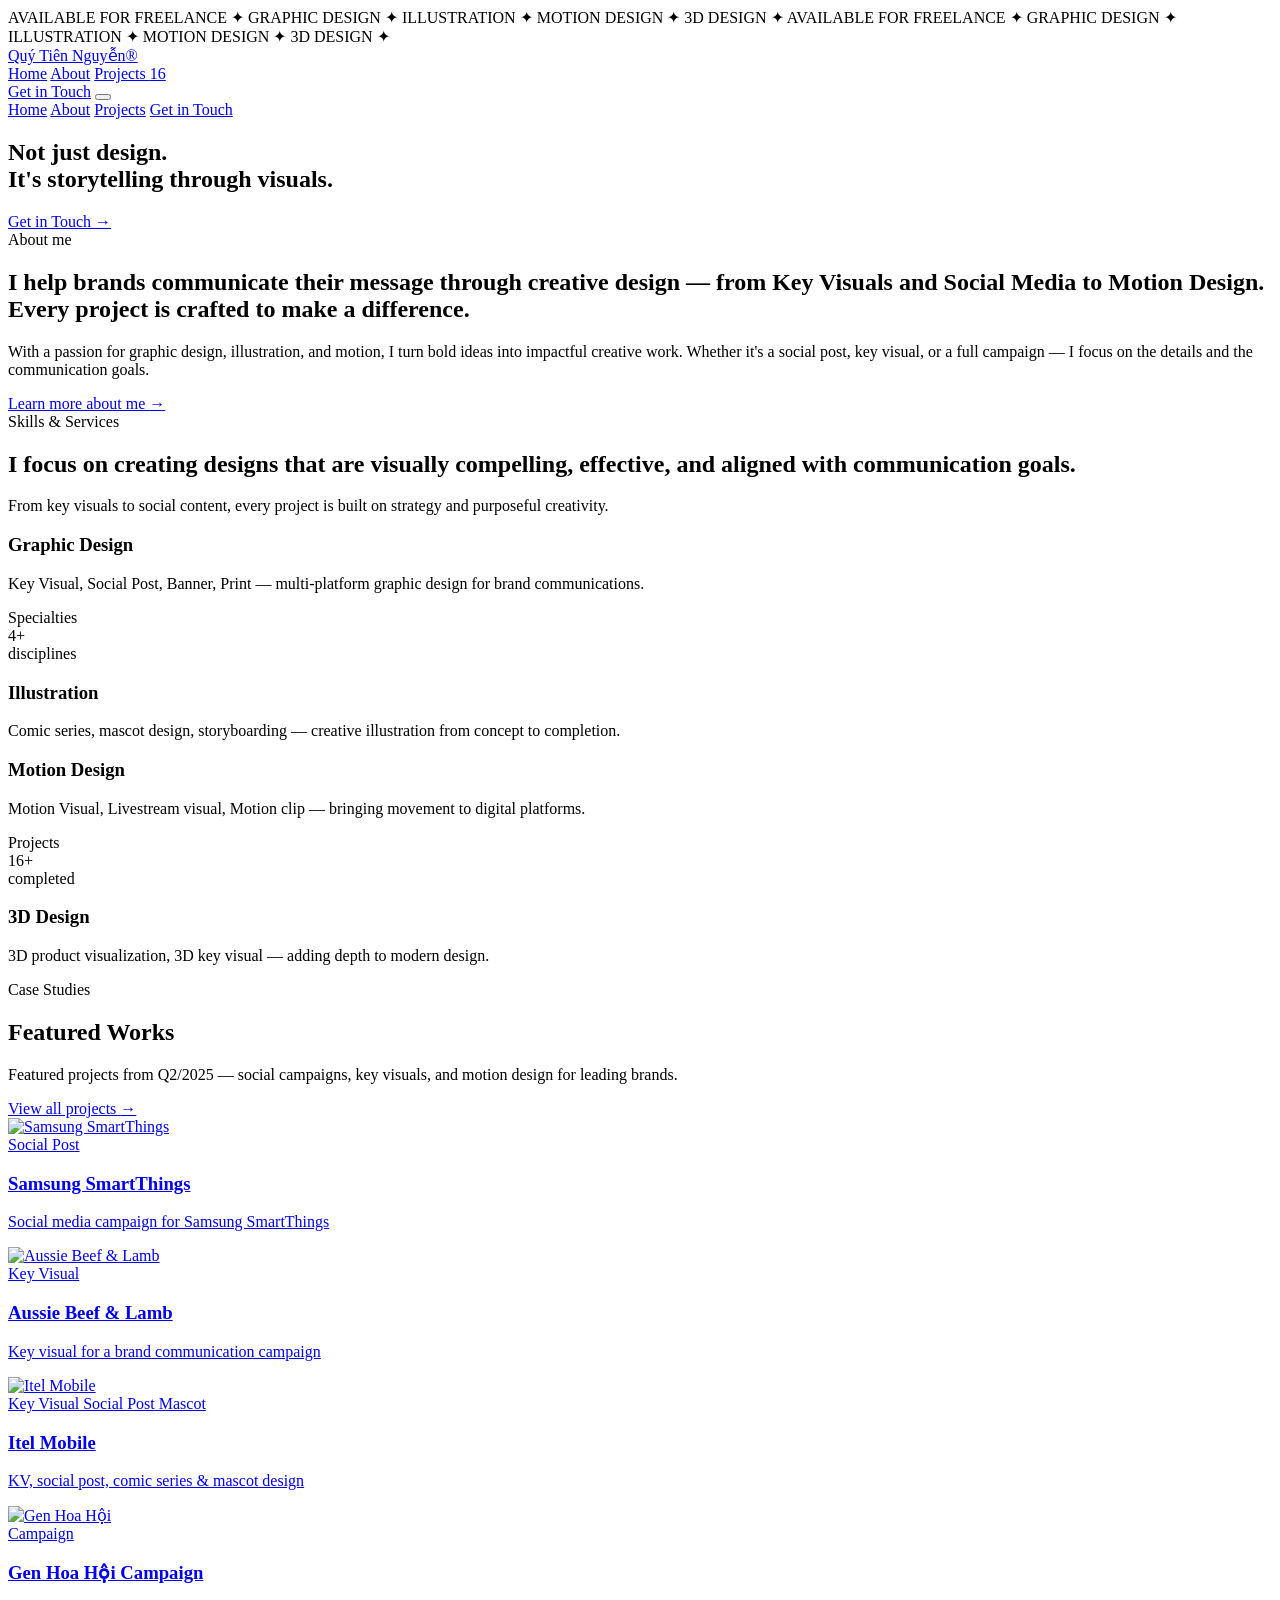
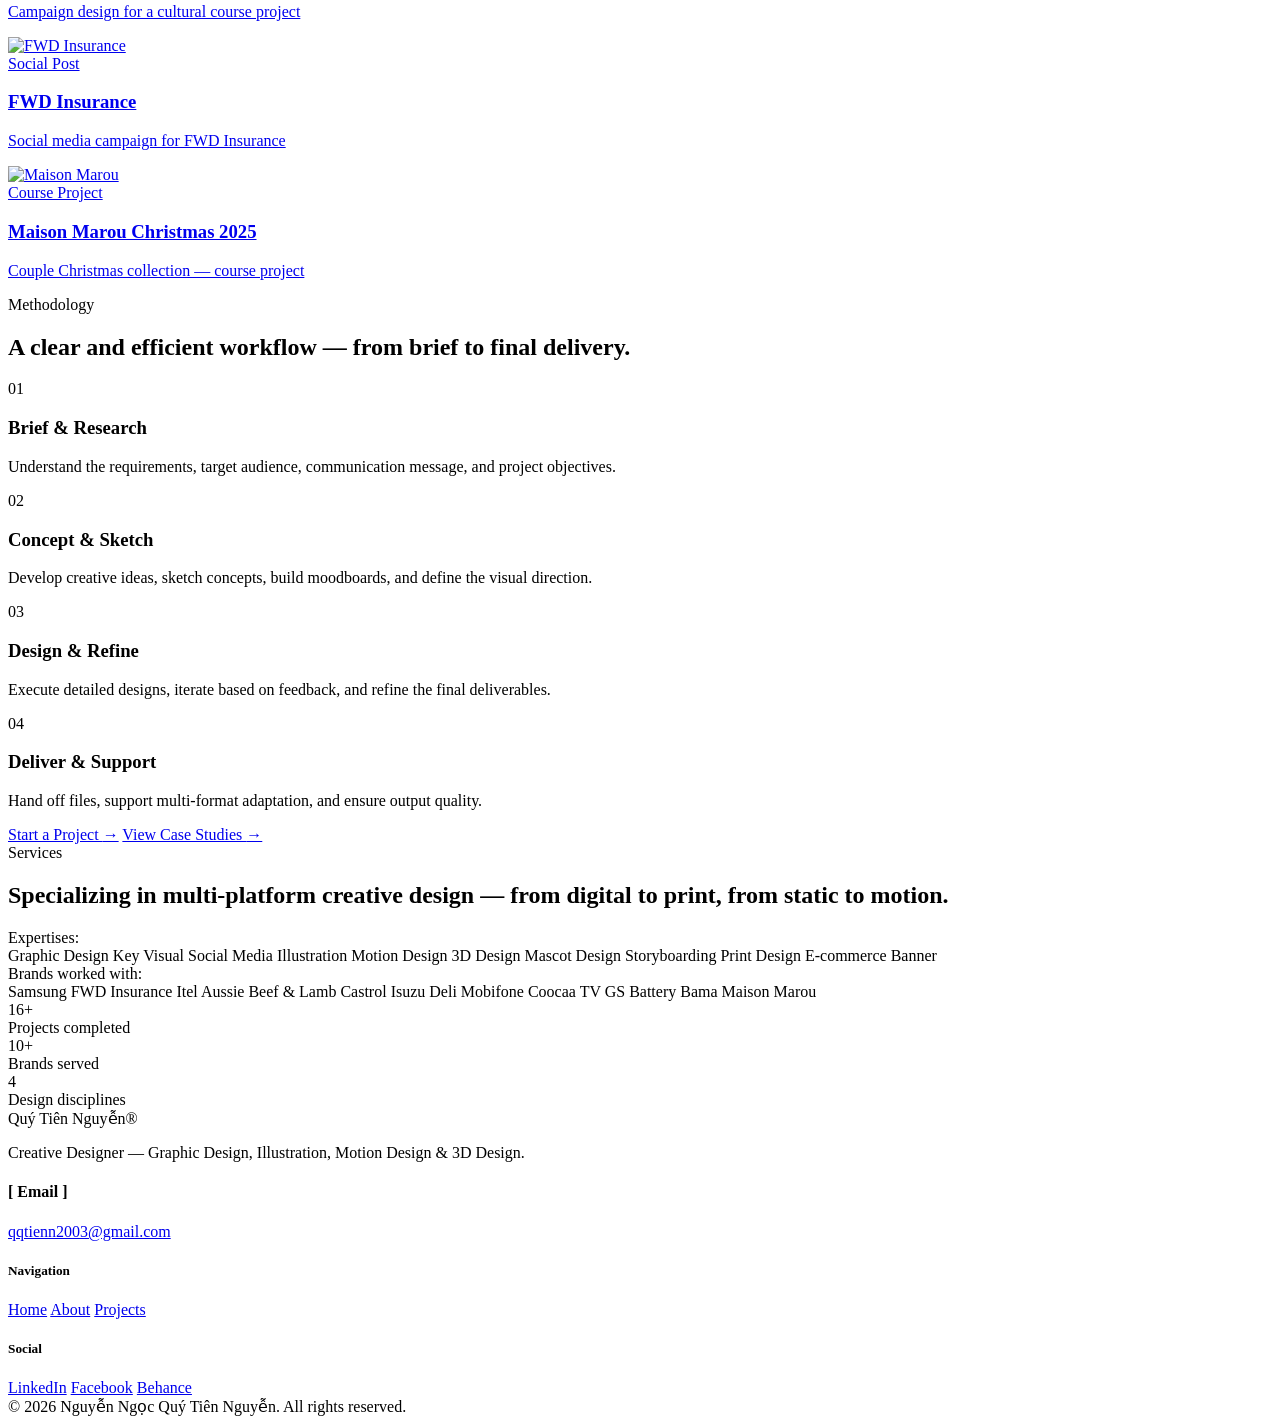
==== index.html @ 0d037477 "Add files via upload" ====
<!DOCTYPE html>
<html lang="en">
<head>
    <meta charset="UTF-8">
    <meta name="viewport" content="width=device-width, initial-scale=1.0">
    <title>Nguyễn Ngọc Quý Tiên Nguyễn — Creative Designer Portfolio</title>
    <link rel="stylesheet" href="css/noora.css">
    <link rel="preconnect" href="https://fonts.googleapis.com">
    <link rel="preconnect" href="https://fonts.gstatic.com" crossorigin>
    <link href="https://fonts.googleapis.com/css2?family=Inter:wght@300;400;500;600;700;800;900&family=Instrument+Serif:ital@0;1&display=swap" rel="stylesheet">
</head>
<body>
    <!-- Announcement Bar -->
    <div class="announcement-bar">
        <div class="announcement-track">
            <span>AVAILABLE FOR FREELANCE</span>
            <span class="ann-dot">✦</span>
            <span>GRAPHIC DESIGN</span>
            <span class="ann-dot">✦</span>
            <span>ILLUSTRATION</span>
            <span class="ann-dot">✦</span>
            <span>MOTION DESIGN</span>
            <span class="ann-dot">✦</span>
            <span>3D DESIGN</span>
            <span class="ann-dot">✦</span>
            <span>AVAILABLE FOR FREELANCE</span>
            <span class="ann-dot">✦</span>
            <span>GRAPHIC DESIGN</span>
            <span class="ann-dot">✦</span>
            <span>ILLUSTRATION</span>
            <span class="ann-dot">✦</span>
            <span>MOTION DESIGN</span>
            <span class="ann-dot">✦</span>
            <span>3D DESIGN</span>
            <span class="ann-dot">✦</span>
        </div>
    </div>

    <!-- Navigation -->
    <nav class="navbar">
        <div class="nav-inner">
            <a href="index.html" class="nav-logo">Quý Tiên Nguyễn<span class="logo-dot">®</span></a>
            <div class="nav-links">
                <a href="index.html" class="nav-link active">Home</a>
                <a href="#about" class="nav-link">About</a>
                <a href="projects.html" class="nav-link">Projects <span class="nav-badge">16</span></a>
            </div>
            <a href="#footer" class="nav-cta">Get in Touch</a>
            <button class="nav-toggle" id="navToggle" aria-label="Menu">
                <span></span><span></span><span></span>
            </button>
        </div>
    </nav>

    <!-- Mobile Menu Overlay -->
    <div class="mobile-overlay" id="mobileOverlay">
        <a href="index.html">Home</a>
        <a href="#about" class="mobile-nav-link">About</a>
        <a href="projects.html">Projects</a>
        <a href="#footer" class="nav-cta mobile-nav-link">Get in Touch</a>
    </div>

    <!-- Hero Section -->
    <section class="hero">
        <div class="container">
            <div class="hero-content">
                <h1 class="hero-title">
                    Not just design.<br>
                    <span class="hero-title-italic">It's storytelling</span> through visuals.
                </h1>
                <div class="hero-actions">
                    <a href="mailto:qqtienn2003@gmail.com" class="btn-primary">Get in Touch <span class="btn-arrow">→</span></a>
                </div>
            </div>
        </div>
    </section>

    <!-- About Section -->
    <section class="about-section" id="about">
        <div class="container">
            <div class="section-label">About me</div>
            <div class="about-grid">
                <h2 class="about-text-large">
                    I help brands communicate their message through creative design — from Key Visuals and Social Media to Motion Design. Every project is crafted to make a difference.
                </h2>
                <div class="about-detail">
                    <p>With a passion for graphic design, illustration, and motion, I turn bold ideas into impactful creative work. Whether it's a social post, key visual, or a full campaign — I focus on the details and the communication goals.</p>
                    <a href="#skills" class="link-arrow">Learn more about me <span>→</span></a>
                </div>
            </div>
        </div>
    </section>

    <!-- Benefits / Skills -->
    <section class="benefits-section" id="skills">
        <div class="container">
            <div class="section-label">Skills &amp; Services</div>
            <h2 class="section-heading">I focus on creating designs that are visually compelling, effective, and aligned with communication goals.</h2>
            <p class="section-subtext">From key visuals to social content, every project is built on strategy and purposeful creativity.</p>

            <div class="benefits-grid">
                <div class="benefit-card">
                    <h3>Graphic Design</h3>
                    <p>Key Visual, Social Post, Banner, Print — multi-platform graphic design for brand communications.</p>
                </div>
                <div class="benefit-card benefit-highlight">
                    <div class="benefit-stat-label">Specialties</div>
                    <div class="benefit-stat">4+</div>
                    <div class="benefit-stat-sub">disciplines</div>
                </div>
                <div class="benefit-card">
                    <h3>Illustration</h3>
                    <p>Comic series, mascot design, storyboarding — creative illustration from concept to completion.</p>
                </div>
                <div class="benefit-card">
                    <h3>Motion Design</h3>
                    <p>Motion Visual, Livestream visual, Motion clip — bringing movement to digital platforms.</p>
                </div>
                <div class="benefit-card benefit-highlight">
                    <div class="benefit-stat-label">Projects</div>
                    <div class="benefit-stat">16+</div>
                    <div class="benefit-stat-sub">completed</div>
                </div>
                <div class="benefit-card">
                    <h3>3D Design</h3>
                    <p>3D product visualization, 3D key visual — adding depth to modern design.</p>
                </div>
            </div>
        </div>
    </section>

    <!-- Case Studies -->
    <section class="case-studies" id="works">
        <div class="container">
            <div class="section-label">Case Studies</div>
            <h2 class="section-heading">Featured Works</h2>
            <div class="cs-subtext-row">
                <p class="section-subtext">Featured projects from Q2/2025 — social campaigns, key visuals, and motion design for leading brands.</p>
                <a href="projects.html" class="link-arrow">View all projects <span>→</span></a>
            </div>

            <div class="cases-grid">
                <a href="project.html?id=samsung-smartthings" class="case-card">
                    <div class="case-image"><img src="images/page-02.jpg" alt="Samsung SmartThings" loading="lazy"></div>
                    <div class="case-info">
                        <div class="case-tags"><span class="case-tag">Social Post</span></div>
                        <h3>Samsung SmartThings</h3>
                        <p>Social media campaign for Samsung SmartThings</p>
                    </div>
                </a>
                <a href="project.html?id=aussie-beef" class="case-card">
                    <div class="case-image"><img src="images/page-04.jpg" alt="Aussie Beef & Lamb" loading="lazy"></div>
                    <div class="case-info">
                        <div class="case-tags"><span class="case-tag">Key Visual</span></div>
                        <h3>Aussie Beef &amp; Lamb</h3>
                        <p>Key visual for a brand communication campaign</p>
                    </div>
                </a>
                <a href="project.html?id=itel" class="case-card">
                    <div class="case-image"><img src="images/page-07.jpg" alt="Itel Mobile" loading="lazy"></div>
                    <div class="case-info">
                        <div class="case-tags">
                            <span class="case-tag">Key Visual</span>
                            <span class="case-tag">Social Post</span>
                            <span class="case-tag">Mascot</span>
                        </div>
                        <h3>Itel Mobile</h3>
                        <p>KV, social post, comic series &amp; mascot design</p>
                    </div>
                </a>
                <a href="project.html?id=gen-hoa-hoi" class="case-card">
                    <div class="case-image"><img src="images/page-13.jpg" alt="Gen Hoa Hội" loading="lazy"></div>
                    <div class="case-info">
                        <div class="case-tags"><span class="case-tag">Campaign</span></div>
                        <h3>Gen Hoa Hội Campaign</h3>
                        <p>Campaign design for a cultural course project</p>
                    </div>
                </a>
                <a href="project.html?id=fwd" class="case-card">
                    <div class="case-image"><img src="images/page-06.jpg" alt="FWD Insurance" loading="lazy"></div>
                    <div class="case-info">
                        <div class="case-tags"><span class="case-tag">Social Post</span></div>
                        <h3>FWD Insurance</h3>
                        <p>Social media campaign for FWD Insurance</p>
                    </div>
                </a>
                <a href="project.html?id=maison-marou" class="case-card">
                    <div class="case-image"><img src="images/page-19.jpg" alt="Maison Marou" loading="lazy"></div>
                    <div class="case-info">
                        <div class="case-tags"><span class="case-tag">Course Project</span></div>
                        <h3>Maison Marou Christmas 2025</h3>
                        <p>Couple Christmas collection — course project</p>
                    </div>
                </a>
            </div>
        </div>
    </section>

    <!-- Methodology / Process -->
    <section class="methodology-section">
        <div class="container">
            <div class="section-label">Methodology</div>
            <h2 class="section-heading">A clear and efficient workflow — from brief to final delivery.</h2>

            <div class="method-steps">
                <div class="method-step">
                    <span class="step-num">01</span>
                    <h3>Brief & Research</h3>
                    <p>Understand the requirements, target audience, communication message, and project objectives.</p>
                </div>
                <div class="method-step">
                    <span class="step-num">02</span>
                    <h3>Concept & Sketch</h3>
                    <p>Develop creative ideas, sketch concepts, build moodboards, and define the visual direction.</p>
                </div>
                <div class="method-step">
                    <span class="step-num">03</span>
                    <h3>Design & Refine</h3>
                    <p>Execute detailed designs, iterate based on feedback, and refine the final deliverables.</p>
                </div>
                <div class="method-step">
                    <span class="step-num">04</span>
                    <h3>Deliver & Support</h3>
                    <p>Hand off files, support multi-format adaptation, and ensure output quality.</p>
                </div>
            </div>

            <div class="method-actions">
                <a href="mailto:qqtienn2003@gmail.com" class="btn-primary">Start a Project <span class="btn-arrow">→</span></a>
                <a href="projects.html" class="btn-outline">View Case Studies <span>→</span></a>
            </div>
        </div>
    </section>

    <!-- Services / Expertise -->
    <section class="services-section">
        <div class="container">
            <div class="section-label">Services</div>
            <h2 class="section-heading">Specializing in multi-platform creative design — from digital to print, from static to motion.</h2>

            <div class="services-content">
                <div class="services-col">
                    <span class="service-label">Expertises:</span>
                    <div class="expertise-tags">
                        <span class="expertise-tag">Graphic Design</span>
                        <span class="expertise-tag">Key Visual</span>
                        <span class="expertise-tag">Social Media</span>
                        <span class="expertise-tag">Illustration</span>
                        <span class="expertise-tag">Motion Design</span>
                        <span class="expertise-tag">3D Design</span>
                        <span class="expertise-tag">Mascot Design</span>
                        <span class="expertise-tag">Storyboarding</span>
                        <span class="expertise-tag">Print Design</span>
                        <span class="expertise-tag">E-commerce Banner</span>
                    </div>
                </div>
                <div class="services-col">
                    <span class="service-label">Brands worked with:</span>
                    <div class="expertise-tags">
                        <span class="expertise-tag">Samsung</span>
                        <span class="expertise-tag">FWD Insurance</span>
                        <span class="expertise-tag">Itel</span>
                        <span class="expertise-tag">Aussie Beef &amp; Lamb</span>
                        <span class="expertise-tag">Castrol</span>
                        <span class="expertise-tag">Isuzu</span>
                        <span class="expertise-tag">Deli</span>
                        <span class="expertise-tag">Mobifone</span>
                        <span class="expertise-tag">Coocaa TV</span>
                        <span class="expertise-tag">GS Battery</span>
                        <span class="expertise-tag">Bama</span>
                        <span class="expertise-tag">Maison Marou</span>
                    </div>
                </div>
            </div>

            <!-- Stats Row -->
            <div class="stats-row">
                <div class="stat-item">
                    <div class="stat-number">16+</div>
                    <div class="stat-desc">Projects completed</div>
                </div>
                <div class="stat-item">
                    <div class="stat-number">10+</div>
                    <div class="stat-desc">Brands served</div>
                </div>
                <div class="stat-item">
                    <div class="stat-number">4</div>
                    <div class="stat-desc">Design disciplines</div>
                </div>
            </div>
        </div>
    </section>

    <!-- Footer -->
    <footer class="footer" id="footer">
        <div class="container">
            <div class="footer-top">
                <div class="footer-brand">
                    <span class="footer-logo">Quý Tiên Nguyễn<span class="logo-dot">®</span></span>
                    <p class="footer-tagline">Creative Designer — Graphic Design, Illustration, Motion Design &amp; 3D Design.</p>
                </div>
                <div class="footer-contact-info">
                    <div class="footer-info-item">
                        <h4>[ Email ]</h4>
                        <a href="mailto:qqtienn2003@gmail.com">qqtienn2003@gmail.com</a>
                    </div>
                </div>
            </div>

            <div class="footer-mid">
                <div class="footer-nav-col">
                    <h5>Navigation</h5>
                    <a href="index.html">Home</a>
                    <a href="#about">About</a>
                    <a href="projects.html">Projects</a>
                </div>
                <div class="footer-nav-col">
                    <h5>Social</h5>
                    <a href="https://www.linkedin.com/in/quytiennguyen/" target="_blank" rel="noopener">LinkedIn</a>
                    <a href="https://web.facebook.com/nguyen.ngoc.quy.tien.384084" target="_blank" rel="noopener">Facebook</a>
                    <a href="https://www.behance.net/quytiennguyen" target="_blank" rel="noopener">Behance</a>
                </div>
            </div>

            <div class="footer-bottom">
                <span>© 2026 Nguyễn Ngọc Quý Tiên Nguyễn. All rights reserved.</span>
            </div>
        </div>
    </footer>

    <script src="js/noora.js"></script>
</body>
</html>
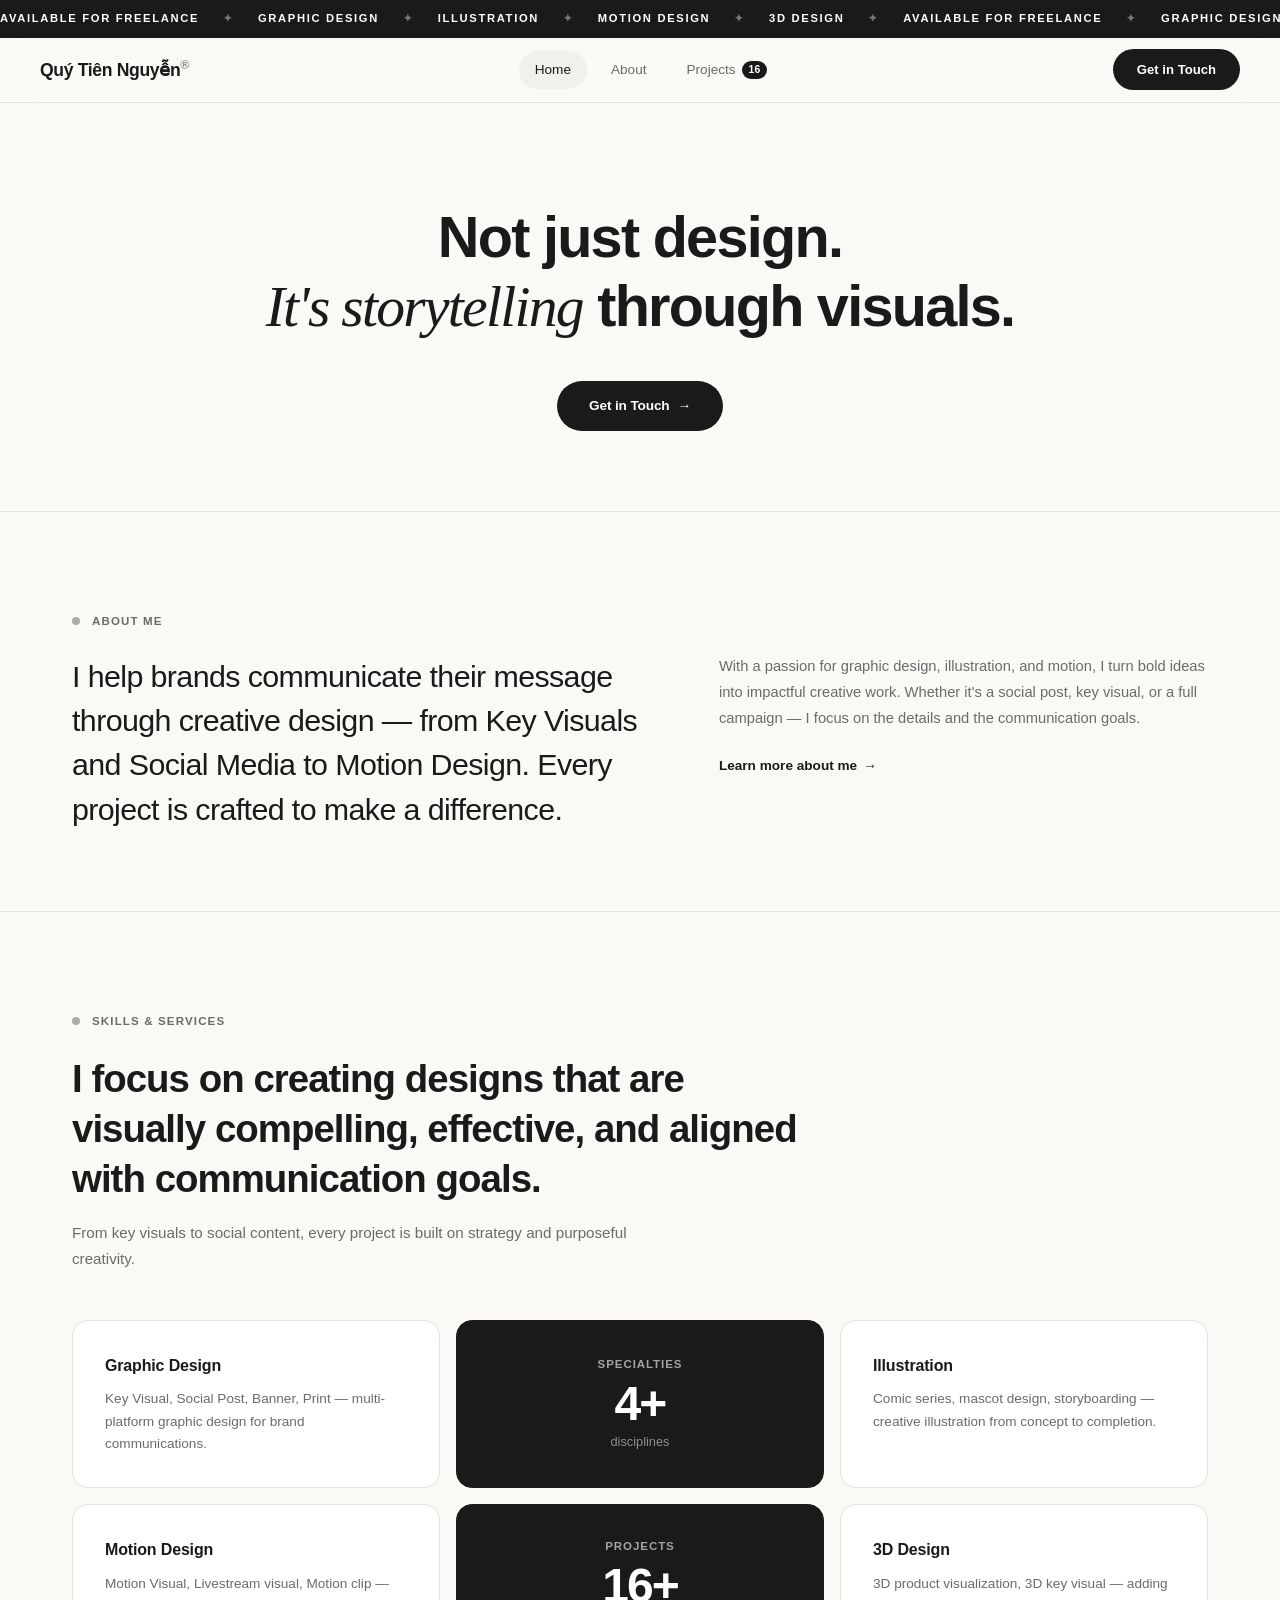
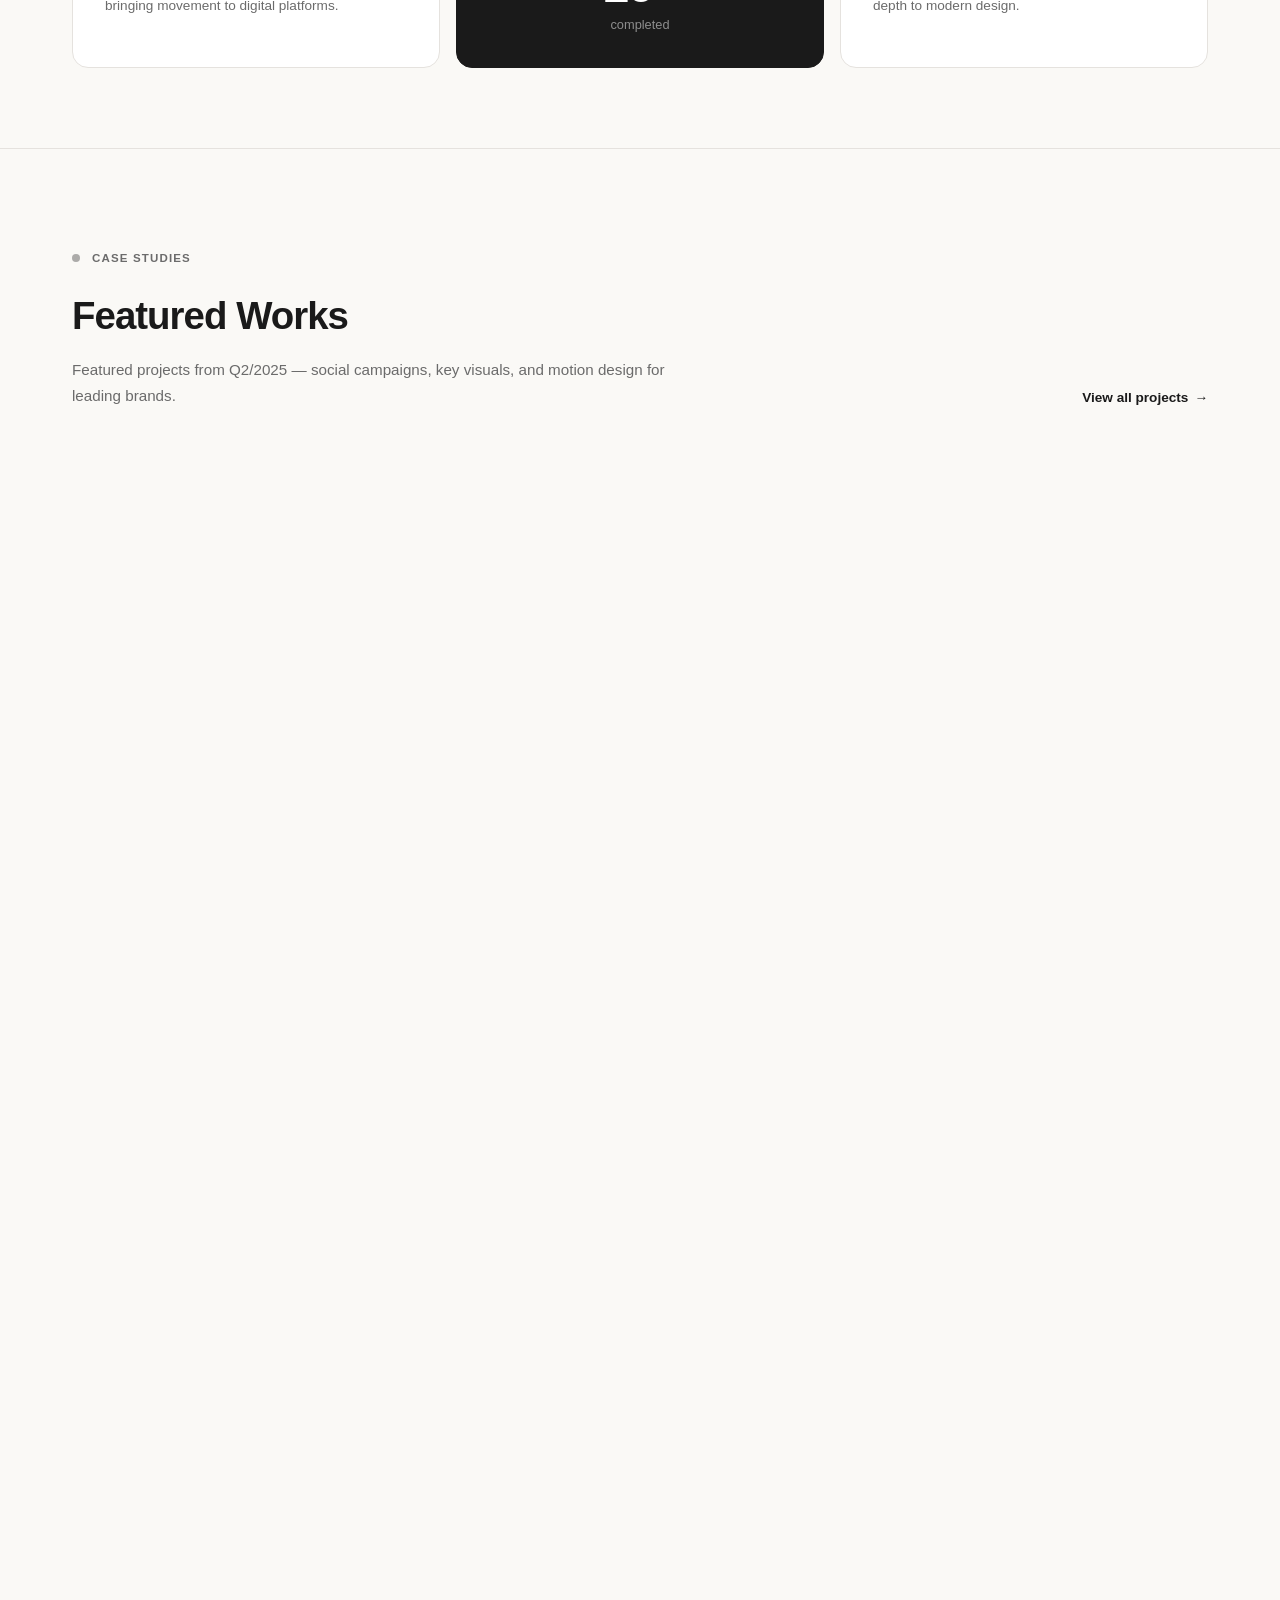
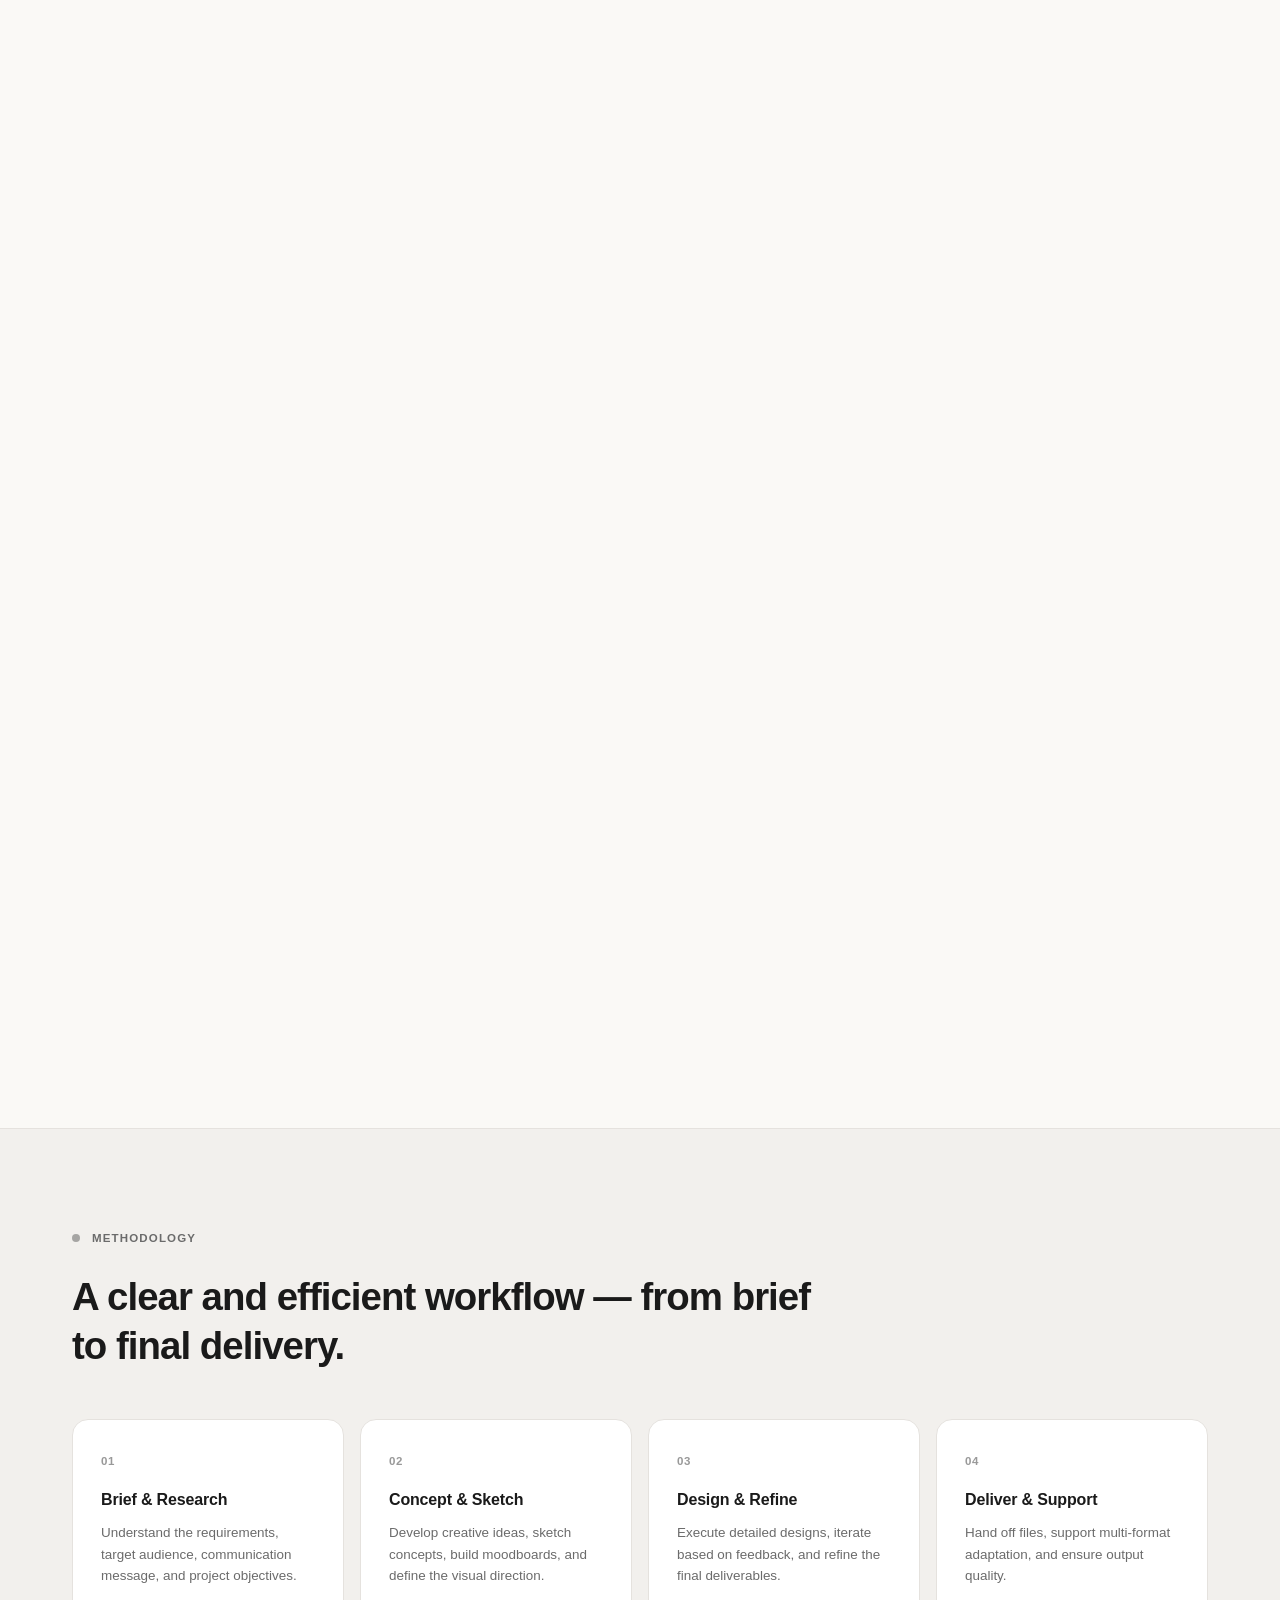
==== commit aed4d44f: "Update index.html" ====
--- a/index.html
+++ b/index.html
@@ -156,6 +156,14 @@
                         <p>Key visual for a brand communication campaign</p>
                     </div>
                 </a>
+                <a href="project.html?id=fwd" class="case-card">
+                    <div class="case-image"><img src="images/page-06.jpg" alt="FWD Insurance" loading="lazy"></div>
+                    <div class="case-info">
+                        <div class="case-tags"><span class="case-tag">Social Post</span></div>
+                        <h3>FWD Insurance</h3>
+                        <p>Social media campaign for FWD Insurance</p>
+                    </div>
+                </a>
                 <a href="project.html?id=itel" class="case-card">
                     <div class="case-image"><img src="images/page-07.jpg" alt="Itel Mobile" loading="lazy"></div>
                     <div class="case-info">
@@ -176,12 +184,47 @@
                         <p>Campaign design for a cultural course project</p>
                     </div>
                 </a>
-                <a href="project.html?id=fwd" class="case-card">
-                    <div class="case-image"><img src="images/page-06.jpg" alt="FWD Insurance" loading="lazy"></div>
+                <a href="project.html?id=castrol" class="case-card">
+                    <div class="case-image"><img src="images/page-14.jpg" alt="Castrol" loading="lazy"></div>
+                    <div class="case-info">
+                        <div class="case-tags">
+                            <span class="case-tag">Motion Visual</span>
+                            <span class="case-tag">Banner</span>
+                        </div>
+                        <h3>Castrol Super Live 24.03</h3>
+                        <p>Motion visual live &amp; banner for Castrol</p>
+                    </div>
+                </a>
+                <a href="project.html?id=stride" class="case-card">
+                    <div class="case-image"><img src="images/page-15.jpg" alt="Stride B2B" loading="lazy"></div>
+                    <div class="case-info">
+                        <div class="case-tags"><span class="case-tag">Key Visual</span></div>
+                        <h3>Stride B2B Event</h3>
+                        <p>Key visual for a B2B event</p>
+                    </div>
+                </a>
+                <a href="project.html?id=isuzu" class="case-card">
+                    <div class="case-image"><img src="images/page-16.jpg" alt="Isuzu" loading="lazy"></div>
+                    <div class="case-info">
+                        <div class="case-tags"><span class="case-tag">Key Visual</span></div>
+                        <h3>Isuzu Vilog 2025</h3>
+                        <p>Key visual for Isuzu Vilog 2025</p>
+                    </div>
+                </a>
+                <a href="project.html?id=deli" class="case-card">
+                    <div class="case-image"><img src="images/page-17.jpg" alt="Deli" loading="lazy"></div>
+                    <div class="case-info">
+                        <div class="case-tags"><span class="case-tag">Key Visual</span></div>
+                        <h3>Deli</h3>
+                        <p>Key visual for the Deli brand</p>
+                    </div>
+                </a>
+                <a href="project.html?id=samsung-sft" class="case-card">
+                    <div class="case-image"><img src="images/page-18.jpg" alt="Samsung Solve for Tomorrow" loading="lazy"></div>
                     <div class="case-info">
                         <div class="case-tags"><span class="case-tag">Social Post</span></div>
-                        <h3>FWD Insurance</h3>
-                        <p>Social media campaign for FWD Insurance</p>
+                        <h3>Samsung Solve for Tomorrow 2025</h3>
+                        <p>Social post for Samsung SFT 2025</p>
                     </div>
                 </a>
                 <a href="project.html?id=maison-marou" class="case-card">
@@ -189,7 +232,56 @@
                     <div class="case-info">
                         <div class="case-tags"><span class="case-tag">Course Project</span></div>
                         <h3>Maison Marou Christmas 2025</h3>
-                        <p>Couple Christmas collection — course project</p>
+                        <p>Couple Christmas collection</p>
+                    </div>
+                </a>
+                <a href="project.html?id=mobifone" class="case-card">
+                    <div class="case-image"><img src="images/page-20.jpg" alt="Mobifone" loading="lazy"></div>
+                    <div class="case-info">
+                        <div class="case-tags">
+                            <span class="case-tag">Social Post</span>
+                            <span class="case-tag">E-commerce</span>
+                        </div>
+                        <h3>Mobifone &amp; Vietnamobile</h3>
+                        <p>Social post &amp; e-commerce banner</p>
+                    </div>
+                </a>
+                <a href="project.html?id=cats-lab" class="case-card">
+                    <div class="case-image"><img src="images/page-21.jpg" alt="Cat's Lab" loading="lazy"></div>
+                    <div class="case-info">
+                        <div class="case-tags">
+                            <span class="case-tag">Motion Visual</span>
+                            <span class="case-tag">Banner</span>
+                        </div>
+                        <h3>Cat's Lab Livestream</h3>
+                        <p>Motion visual live &amp; banner for livestream</p>
+                    </div>
+                </a>
+                <a href="project.html?id=coocaa" class="case-card">
+                    <div class="case-image"><img src="images/page-23.jpg" alt="Coocaa TV" loading="lazy"></div>
+                    <div class="case-info">
+                        <div class="case-tags">
+                            <span class="case-tag">Motion Clip</span>
+                            <span class="case-tag">Social Post</span>
+                        </div>
+                        <h3>Coocaa TV</h3>
+                        <p>Motion clip &amp; social post for Coocaa TV</p>
+                    </div>
+                </a>
+                <a href="project.html?id=gs-battery" class="case-card">
+                    <div class="case-image"><img src="images/page-26.jpg" alt="GS Battery" loading="lazy"></div>
+                    <div class="case-info">
+                        <div class="case-tags"><span class="case-tag">Motion Clip</span></div>
+                        <h3>GS Battery</h3>
+                        <p>Motion clip for GS Battery</p>
+                    </div>
+                </a>
+                <a href="project.html?id=bama" class="case-card">
+                    <div class="case-image"><img src="images/page-27.jpg" alt="Bama" loading="lazy"></div>
+                    <div class="case-info">
+                        <div class="case-tags"><span class="case-tag">Social Post</span></div>
+                        <h3>Bama</h3>
+                        <p>Social post for the Bama brand</p>
                     </div>
                 </a>
             </div>
--- a/css/noora.css
+++ b/css/noora.css
@@ -0,0 +1,1355 @@
+/* ============================================
+   NOORA TEMPLATE — BASE
+   ============================================ */
+*, *::before, *::after {
+    margin: 0;
+    padding: 0;
+    box-sizing: border-box;
+}
+
+:root {
+    --bg: #FAF9F6;
+    --bg-alt: #F2F0ED;
+    --bg-dark: #1a1a1a;
+    --text: #1a1a1a;
+    --text-muted: #6b6b6b;
+    --text-light: #999999;
+    --accent: #1a1a1a;
+    --border: #e5e2de;
+    --border-dark: #d0ccc6;
+    --card-bg: #ffffff;
+    --radius: 16px;
+    --radius-lg: 24px;
+    --radius-sm: 10px;
+    --transition: cubic-bezier(0.25, 0.46, 0.45, 0.94);
+    --transition-smooth: cubic-bezier(0.16, 1, 0.3, 1);
+}
+
+html {
+    scroll-behavior: smooth;
+    font-size: 16px;
+}
+
+body {
+    font-family: 'Inter', -apple-system, BlinkMacSystemFont, sans-serif;
+    background-color: var(--bg);
+    color: var(--text);
+    line-height: 1.6;
+    overflow-x: hidden;
+    -webkit-font-smoothing: antialiased;
+}
+
+a {
+    text-decoration: none;
+    color: inherit;
+}
+
+img {
+    max-width: 100%;
+    height: auto;
+    display: block;
+}
+
+.container {
+    max-width: 1200px;
+    margin: 0 auto;
+    padding: 0 32px;
+}
+
+/* ============================================
+   ANNOUNCEMENT BAR
+   ============================================ */
+.announcement-bar {
+    background: var(--bg-dark);
+    color: #fff;
+    padding: 10px 0;
+    overflow: hidden;
+    position: relative;
+    z-index: 1001;
+}
+
+.announcement-track {
+    display: flex;
+    gap: 24px;
+    white-space: nowrap;
+    animation: marqueeScroll 25s linear infinite;
+}
+
+.announcement-track span {
+    font-size: 0.7rem;
+    font-weight: 600;
+    letter-spacing: 0.15em;
+    text-transform: uppercase;
+    flex-shrink: 0;
+}
+
+.ann-dot {
+    opacity: 0.4;
+}
+
+@keyframes marqueeScroll {
+    from { transform: translateX(0); }
+    to { transform: translateX(-50%); }
+}
+
+/* ============================================
+   NAVIGATION
+   ============================================ */
+.navbar {
+    position: sticky;
+    top: 0;
+    background: rgba(250, 249, 246, 0.85);
+    backdrop-filter: blur(20px);
+    -webkit-backdrop-filter: blur(20px);
+    border-bottom: 1px solid var(--border);
+    z-index: 1000;
+    padding: 0 32px;
+}
+
+.nav-inner {
+    max-width: 1200px;
+    margin: 0 auto;
+    display: flex;
+    align-items: center;
+    justify-content: space-between;
+    height: 64px;
+}
+
+.nav-logo {
+    font-family: 'Inter', sans-serif;
+    font-size: 1.1rem;
+    font-weight: 700;
+    letter-spacing: -0.02em;
+    color: var(--text);
+}
+
+.logo-dot {
+    font-size: 0.7em;
+    vertical-align: super;
+    opacity: 0.5;
+}
+
+.nav-links {
+    display: flex;
+    gap: 8px;
+}
+
+.nav-link {
+    font-size: 0.85rem;
+    font-weight: 500;
+    color: var(--text-muted);
+    padding: 8px 16px;
+    border-radius: 100px;
+    transition: color 0.2s ease, background 0.2s ease;
+    display: flex;
+    align-items: center;
+    gap: 6px;
+}
+
+.nav-link:hover {
+    color: var(--text);
+    background: var(--bg-alt);
+}
+
+.nav-link.active {
+    color: var(--text);
+    background: var(--bg-alt);
+}
+
+.nav-badge {
+    font-size: 0.65rem;
+    font-weight: 700;
+    background: var(--bg-dark);
+    color: #fff;
+    padding: 1px 7px;
+    border-radius: 100px;
+    line-height: 1.6;
+}
+
+.nav-cta {
+    font-size: 0.82rem;
+    font-weight: 600;
+    color: #fff;
+    background: var(--bg-dark);
+    padding: 10px 24px;
+    border-radius: 100px;
+    transition: opacity 0.2s ease, transform 0.2s ease;
+}
+
+.nav-cta:hover {
+    opacity: 0.85;
+    transform: translateY(-1px);
+}
+
+/* ============================================
+   HERO
+   ============================================ */
+.hero {
+    padding: 100px 0 80px;
+    text-align: center;
+}
+
+.hero-content {
+    max-width: 850px;
+    margin: 0 auto;
+}
+
+.hero-title {
+    font-family: 'Inter', sans-serif;
+    font-size: clamp(2.2rem, 4.5vw, 3.8rem);
+    font-weight: 600;
+    line-height: 1.2;
+    letter-spacing: -0.03em;
+    color: var(--text);
+    margin-bottom: 40px;
+}
+
+.hero-title-italic {
+    font-family: 'Instrument Serif', serif;
+    font-style: italic;
+    font-weight: 400;
+}
+
+.hero-actions {
+    display: flex;
+    justify-content: center;
+    gap: 12px;
+}
+
+/* ============================================
+   BUTTONS
+   ============================================ */
+.btn-primary {
+    display: inline-flex;
+    align-items: center;
+    gap: 8px;
+    padding: 14px 32px;
+    background: var(--bg-dark);
+    color: #fff;
+    border: none;
+    border-radius: 100px;
+    font-size: 0.85rem;
+    font-weight: 600;
+    letter-spacing: -0.01em;
+    cursor: pointer;
+    transition: opacity 0.2s ease, transform 0.2s ease;
+}
+
+.btn-primary:hover {
+    opacity: 0.85;
+    transform: translateY(-1px);
+}
+
+.btn-arrow {
+    font-size: 1em;
+    transition: transform 0.2s ease;
+}
+
+.btn-primary:hover .btn-arrow {
+    transform: translateX(3px);
+}
+
+.btn-outline {
+    display: inline-flex;
+    align-items: center;
+    gap: 8px;
+    padding: 14px 32px;
+    background: transparent;
+    color: var(--text);
+    border: 1px solid var(--border-dark);
+    border-radius: 100px;
+    font-size: 0.85rem;
+    font-weight: 600;
+    letter-spacing: -0.01em;
+    cursor: pointer;
+    transition: background 0.2s ease, border-color 0.2s ease;
+}
+
+.btn-outline:hover {
+    background: var(--bg-alt);
+    border-color: var(--text-muted);
+}
+
+.btn-full {
+    width: 100%;
+    justify-content: center;
+}
+
+/* ============================================
+   SECTION LABELS & HEADINGS
+   ============================================ */
+.section-label {
+    font-size: 0.72rem;
+    font-weight: 700;
+    letter-spacing: 0.1em;
+    text-transform: uppercase;
+    color: var(--text-muted);
+    margin-bottom: 24px;
+    display: flex;
+    align-items: center;
+    gap: 12px;
+}
+
+.section-label::before {
+    content: '';
+    display: inline-block;
+    width: 8px;
+    height: 8px;
+    background: var(--text);
+    border-radius: 50%;
+    opacity: 0.35;
+}
+
+.section-heading {
+    font-family: 'Inter', sans-serif;
+    font-size: clamp(1.6rem, 3vw, 2.4rem);
+    font-weight: 600;
+    line-height: 1.3;
+    letter-spacing: -0.025em;
+    color: var(--text);
+    max-width: 750px;
+    margin-bottom: 16px;
+}
+
+.section-subtext {
+    font-size: 0.95rem;
+    line-height: 1.7;
+    color: var(--text-muted);
+    max-width: 600px;
+}
+
+/* ============================================
+   ABOUT SECTION
+   ============================================ */
+.about-section {
+    padding: 100px 0 80px;
+    border-top: 1px solid var(--border);
+}
+
+.about-grid {
+    display: grid;
+    grid-template-columns: 1.2fr 1fr;
+    gap: 60px;
+    align-items: start;
+}
+
+.about-text-large {
+    font-family: 'Inter', sans-serif;
+    font-size: clamp(1.4rem, 2.5vw, 1.9rem);
+    font-weight: 500;
+    line-height: 1.45;
+    letter-spacing: -0.02em;
+    color: var(--text);
+}
+
+.about-detail p {
+    font-size: 0.92rem;
+    line-height: 1.75;
+    color: var(--text-muted);
+    margin-bottom: 20px;
+}
+
+.link-arrow {
+    font-size: 0.85rem;
+    font-weight: 600;
+    color: var(--text);
+    display: inline-flex;
+    align-items: center;
+    gap: 6px;
+    transition: gap 0.2s ease;
+}
+
+.link-arrow:hover {
+    gap: 10px;
+}
+
+/* ============================================
+   BENEFITS / SKILLS
+   ============================================ */
+.benefits-section {
+    padding: 100px 0 80px;
+    border-top: 1px solid var(--border);
+}
+
+.benefits-grid {
+    display: grid;
+    grid-template-columns: repeat(3, 1fr);
+    gap: 16px;
+    margin-top: 48px;
+}
+
+.benefit-card {
+    background: var(--card-bg);
+    border: 1px solid var(--border);
+    border-radius: var(--radius);
+    padding: 32px;
+    transition: border-color 0.2s ease, transform 0.3s var(--transition-smooth);
+}
+
+.benefit-card:hover {
+    border-color: var(--border-dark);
+    transform: translateY(-3px);
+}
+
+.benefit-card h3 {
+    font-size: 1rem;
+    font-weight: 700;
+    margin-bottom: 10px;
+    letter-spacing: -0.01em;
+}
+
+.benefit-card p {
+    font-size: 0.85rem;
+    line-height: 1.65;
+    color: var(--text-muted);
+}
+
+.benefit-highlight {
+    background: var(--bg-dark);
+    color: #fff;
+    border-color: var(--bg-dark);
+    display: flex;
+    flex-direction: column;
+    justify-content: center;
+    align-items: center;
+    text-align: center;
+}
+
+.benefit-highlight:hover {
+    border-color: #333;
+}
+
+.benefit-stat-label {
+    font-size: 0.72rem;
+    font-weight: 600;
+    letter-spacing: 0.08em;
+    text-transform: uppercase;
+    opacity: 0.6;
+    margin-bottom: 4px;
+}
+
+.benefit-stat {
+    font-size: 3rem;
+    font-weight: 800;
+    letter-spacing: -0.04em;
+    line-height: 1.1;
+}
+
+.benefit-stat-sub {
+    font-size: 0.8rem;
+    opacity: 0.5;
+    margin-top: 2px;
+}
+
+/* ============================================
+   CASE STUDIES
+   ============================================ */
+.case-studies {
+    padding: 100px 0 80px;
+    border-top: 1px solid var(--border);
+}
+
+.cs-subtext-row {
+    display: flex;
+    justify-content: space-between;
+    align-items: flex-end;
+    margin-bottom: 48px;
+    gap: 40px;
+}
+
+.cases-grid {
+    display: grid;
+    grid-template-columns: 1fr;
+    gap: 32px;
+}
+
+.case-card {
+    background: var(--card-bg);
+    border: 1px solid var(--border);
+    border-radius: var(--radius-lg);
+    overflow: hidden;
+    transition: border-color 0.3s ease, transform 0.4s var(--transition-smooth), box-shadow 0.3s ease;
+    display: block;
+}
+
+.case-card:hover {
+    border-color: var(--border-dark);
+    transform: translateY(-5px);
+    box-shadow: 0 20px 60px rgba(0,0,0,0.06);
+}
+
+.case-image {
+    aspect-ratio: 16/9;
+    overflow: hidden;
+    background: var(--bg-alt);
+}
+
+.case-image img {
+    width: 100%;
+    height: 100%;
+    object-fit: cover;
+    transition: transform 0.6s var(--transition-smooth);
+}
+
+.case-card:hover .case-image img {
+    transform: scale(1.04);
+}
+
+.case-info {
+    padding: 28px 32px 32px;
+}
+
+.case-tags {
+    display: flex;
+    flex-wrap: wrap;
+    gap: 6px;
+    margin-bottom: 12px;
+}
+
+.case-tag {
+    font-size: 0.72rem;
+    font-weight: 600;
+    letter-spacing: 0.04em;
+    text-transform: uppercase;
+    padding: 5px 14px;
+    border-radius: 100px;
+    background: var(--bg-alt);
+    color: var(--text-muted);
+}
+
+.case-info h3 {
+    font-size: 1.4rem;
+    font-weight: 700;
+    letter-spacing: -0.01em;
+    margin-bottom: 8px;
+}
+
+.case-info p {
+    font-size: 0.95rem;
+    color: var(--text-muted);
+    line-height: 1.5;
+}
+
+/* ============================================
+   METHODOLOGY
+   ============================================ */
+.methodology-section {
+    padding: 100px 0 80px;
+    border-top: 1px solid var(--border);
+    background: var(--bg-alt);
+}
+
+.method-steps {
+    display: grid;
+    grid-template-columns: repeat(4, 1fr);
+    gap: 16px;
+    margin: 48px 0;
+}
+
+.method-step {
+    background: var(--card-bg);
+    border: 1px solid var(--border);
+    border-radius: var(--radius);
+    padding: 32px 28px;
+    transition: transform 0.3s var(--transition-smooth);
+}
+
+.method-step:hover {
+    transform: translateY(-3px);
+}
+
+.step-num {
+    font-size: 0.72rem;
+    font-weight: 700;
+    color: var(--text-light);
+    letter-spacing: 0.05em;
+    margin-bottom: 16px;
+    display: block;
+}
+
+.method-step h3 {
+    font-size: 1rem;
+    font-weight: 700;
+    margin-bottom: 10px;
+    letter-spacing: -0.01em;
+}
+
+.method-step p {
+    font-size: 0.84rem;
+    line-height: 1.6;
+    color: var(--text-muted);
+}
+
+.method-actions {
+    display: flex;
+    gap: 12px;
+}
+
+/* ============================================
+   SERVICES / EXPERTISE
+   ============================================ */
+.services-section {
+    padding: 100px 0 60px;
+    border-top: 1px solid var(--border);
+}
+
+.services-content {
+    display: grid;
+    grid-template-columns: 1fr 1fr;
+    gap: 60px;
+    margin-top: 48px;
+}
+
+.service-label {
+    font-size: 0.75rem;
+    font-weight: 700;
+    letter-spacing: 0.08em;
+    text-transform: uppercase;
+    color: var(--text-muted);
+    margin-bottom: 16px;
+    display: block;
+}
+
+.expertise-tags {
+    display: flex;
+    flex-wrap: wrap;
+    gap: 8px;
+}
+
+.expertise-tag {
+    font-size: 0.8rem;
+    font-weight: 500;
+    padding: 8px 18px;
+    border: 1px solid var(--border);
+    border-radius: 100px;
+    background: var(--card-bg);
+    color: var(--text);
+    transition: background 0.2s ease, border-color 0.2s ease;
+}
+
+.expertise-tag:hover {
+    background: var(--bg-alt);
+    border-color: var(--border-dark);
+}
+
+/* Stats */
+.stats-row {
+    display: grid;
+    grid-template-columns: repeat(3, 1fr);
+    gap: 16px;
+    margin-top: 60px;
+    padding-top: 60px;
+    border-top: 1px solid var(--border);
+}
+
+.stat-item {
+    text-align: center;
+    padding: 40px 24px;
+    background: var(--card-bg);
+    border: 1px solid var(--border);
+    border-radius: var(--radius);
+}
+
+.stat-number {
+    font-size: 2.8rem;
+    font-weight: 800;
+    letter-spacing: -0.04em;
+    line-height: 1;
+    margin-bottom: 8px;
+}
+
+.stat-desc {
+    font-size: 0.82rem;
+    color: var(--text-muted);
+}
+
+/* ============================================
+   FOOTER
+   ============================================ */
+.footer {
+    padding: 80px 0 32px;
+    border-top: 1px solid var(--border);
+}
+
+.footer-top {
+    display: flex;
+    justify-content: space-between;
+    align-items: flex-start;
+    gap: 40px;
+    margin-bottom: 60px;
+}
+
+.footer-logo {
+    font-size: 1.3rem;
+    font-weight: 700;
+    letter-spacing: -0.02em;
+    display: block;
+    margin-bottom: 12px;
+}
+
+.footer-tagline {
+    font-size: 0.85rem;
+    color: var(--text-muted);
+    line-height: 1.6;
+    max-width: 360px;
+}
+
+.footer-contact-info {
+    text-align: right;
+}
+
+.footer-info-item h4 {
+    font-size: 0.72rem;
+    font-weight: 600;
+    letter-spacing: 0.06em;
+    color: var(--text-muted);
+    margin-bottom: 6px;
+}
+
+.footer-info-item a {
+    font-size: 0.9rem;
+    font-weight: 500;
+    color: var(--text);
+    transition: color 0.2s;
+}
+
+.footer-info-item a:hover {
+    color: var(--text-muted);
+}
+
+.footer-mid {
+    display: flex;
+    gap: 80px;
+    padding-bottom: 40px;
+    margin-bottom: 32px;
+    border-bottom: 1px solid var(--border);
+}
+
+.footer-nav-col h5 {
+    font-size: 0.72rem;
+    font-weight: 700;
+    letter-spacing: 0.08em;
+    text-transform: uppercase;
+    color: var(--text-muted);
+    margin-bottom: 16px;
+}
+
+.footer-nav-col a {
+    display: block;
+    font-size: 0.88rem;
+    color: var(--text);
+    margin-bottom: 10px;
+    transition: color 0.2s;
+}
+
+.footer-nav-col a:hover {
+    color: var(--text-muted);
+}
+
+.footer-bottom {
+    text-align: center;
+}
+
+.footer-bottom span {
+    font-size: 0.75rem;
+    color: var(--text-light);
+}
+
+/* ============================================
+   REVEAL ANIMATIONS
+   ============================================ */
+.reveal {
+    opacity: 0;
+    transform: translateY(24px);
+    transition: opacity 0.7s var(--transition-smooth), transform 0.7s var(--transition-smooth);
+}
+
+.reveal.visible {
+    opacity: 1;
+    transform: translateY(0);
+}
+
+/* ============================================
+   MOBILE MENU
+   ============================================ */
+.nav-toggle {
+    display: none;
+    background: none;
+    border: none;
+    cursor: pointer;
+    padding: 8px;
+    z-index: 1002;
+}
+
+.nav-toggle span {
+    display: block;
+    width: 22px;
+    height: 2px;
+    background: var(--text);
+    margin: 5px 0;
+    border-radius: 2px;
+    transition: transform 0.3s ease, opacity 0.3s ease;
+}
+
+.nav-toggle.active span:nth-child(1) {
+    transform: rotate(45deg) translate(5px, 5px);
+}
+.nav-toggle.active span:nth-child(2) {
+    opacity: 0;
+}
+.nav-toggle.active span:nth-child(3) {
+    transform: rotate(-45deg) translate(5px, -5px);
+}
+
+.mobile-overlay {
+    display: none;
+    position: fixed;
+    top: 0;
+    left: 0;
+    width: 100%;
+    height: 100%;
+    background: rgba(250, 249, 246, 0.98);
+    backdrop-filter: blur(20px);
+    -webkit-backdrop-filter: blur(20px);
+    z-index: 999;
+    flex-direction: column;
+    align-items: center;
+    justify-content: center;
+    gap: 8px;
+    opacity: 0;
+    visibility: hidden;
+    transition: opacity 0.3s ease, visibility 0.3s ease;
+}
+
+.mobile-overlay.active {
+    opacity: 1;
+    visibility: visible;
+}
+
+.mobile-overlay a {
+    font-size: 1.4rem;
+    font-weight: 600;
+    color: var(--text);
+    padding: 12px 24px;
+    border-radius: 12px;
+    transition: background 0.2s ease;
+}
+
+.mobile-overlay a:hover {
+    background: var(--bg-alt);
+}
+
+.mobile-overlay .nav-cta {
+    margin-top: 16px;
+    font-size: 1rem;
+    padding: 14px 32px;
+}
+
+/* ============================================
+   RESPONSIVE — Large Desktop (1440+)
+   ============================================ */
+@media (min-width: 1440px) {
+    .container { max-width: 1320px; }
+}
+
+/* ============================================
+   RESPONSIVE — Laptop / Small Desktop (1024–1279)
+   ============================================ */
+@media (max-width: 1279px) {
+    .container { padding: 0 28px; }
+    .navbar { padding: 0 28px; }
+    .about-grid { gap: 40px; }
+    .footer-mid { gap: 60px; }
+}
+
+/* ============================================
+   RESPONSIVE — Tablet Landscape (1024)
+   ============================================ */
+@media (max-width: 1024px) {
+    .container { padding: 0 24px; }
+    .navbar { padding: 0 24px; }
+    .about-grid { grid-template-columns: 1fr; gap: 32px; }
+    .benefits-grid { grid-template-columns: repeat(2, 1fr); }
+    .method-steps { grid-template-columns: repeat(2, 1fr); }
+    .services-content { grid-template-columns: 1fr; gap: 40px; }
+    .stats-row { grid-template-columns: repeat(3, 1fr); }
+
+    .hero { padding: 80px 0 60px; }
+    .hero-content { max-width: 700px; }
+
+    .footer-top { gap: 32px; }
+}
+
+/* ============================================
+   RESPONSIVE — Tablet Portrait (768)
+   ============================================ */
+@media (max-width: 768px) {
+    .container { padding: 0 20px; }
+    .navbar { padding: 0 20px; }
+
+    /* Show hamburger, hide desktop nav */
+    .nav-toggle { display: block; }
+    .nav-links { display: none; }
+    .navbar .nav-cta { display: none; }
+    .mobile-overlay { display: flex; }
+
+    /* Hero */
+    .hero { padding: 60px 0 50px; }
+    .hero-title { margin-bottom: 28px; }
+
+    /* Sections */
+    .about-section,
+    .benefits-section,
+    .case-studies,
+    .methodology-section,
+    .services-section {
+        padding: 60px 0 50px;
+    }
+
+    .about-text-large { font-size: 1.3rem; }
+
+    .benefits-grid { grid-template-columns: repeat(2, 1fr); gap: 12px; }
+    .benefit-card { padding: 24px; }
+    .benefit-stat { font-size: 2.4rem; }
+
+    .cases-grid { gap: 24px; }
+    .case-info { padding: 20px 24px 24px; }
+    .case-info h3 { font-size: 1.2rem; }
+    .case-info p { font-size: 0.88rem; }
+
+    .method-steps { grid-template-columns: repeat(2, 1fr); gap: 12px; }
+    .method-step { padding: 24px 20px; }
+
+    .stats-row { grid-template-columns: repeat(3, 1fr); gap: 12px; }
+    .stat-item { padding: 28px 16px; }
+    .stat-number { font-size: 2.2rem; }
+
+    .cs-subtext-row {
+        flex-direction: column;
+        align-items: flex-start;
+        gap: 16px;
+    }
+
+    .method-actions {
+        flex-direction: column;
+    }
+
+    .method-actions .btn-primary,
+    .method-actions .btn-outline {
+        width: 100%;
+        justify-content: center;
+    }
+
+    /* Footer */
+    .footer { padding: 60px 0 24px; }
+
+    .footer-top {
+        flex-direction: column;
+        gap: 24px;
+    }
+
+    .footer-contact-info { text-align: left; }
+
+    .footer-mid {
+        flex-direction: column;
+        gap: 24px;
+    }
+
+    /* Page header */
+    .page-header { padding: 60px 0 32px; }
+    .all-projects { padding: 0 0 60px; }
+
+    /* Project detail */
+    .project-detail-header { padding: 60px 0 32px; }
+    .project-body { padding: 0 0 60px; }
+    .project-images { gap: 16px; margin-bottom: 60px; }
+    .more-projects { padding: 60px 0; }
+    .more-projects-heading { font-size: 1.2rem; }
+
+    .detail-meta {
+        flex-wrap: wrap;
+        gap: 16px;
+    }
+
+    .project-bottom-nav {
+        flex-direction: column;
+        gap: 20px;
+    }
+
+    .pn-link-next { text-align: left; }
+
+    /* Lightbox */
+    .lightbox-prev,
+    .lightbox-next {
+        width: 40px;
+        height: 40px;
+        font-size: 1.4rem;
+    }
+    .lightbox-prev { left: 12px; }
+    .lightbox-next { right: 12px; }
+}
+
+/* ============================================
+   RESPONSIVE — Mobile (480)
+   ============================================ */
+@media (max-width: 480px) {
+    .container { padding: 0 16px; }
+    .navbar { padding: 0 16px; }
+    .nav-inner { height: 56px; }
+    .nav-logo { font-size: 1rem; }
+
+    /* Announcement */
+    .announcement-bar { padding: 8px 0; }
+    .announcement-track span { font-size: 0.62rem; }
+
+    /* Hero */
+    .hero { padding: 48px 0 40px; }
+    .hero-title { margin-bottom: 24px; }
+
+    .btn-primary { padding: 12px 24px; font-size: 0.82rem; }
+    .btn-outline { padding: 12px 24px; font-size: 0.82rem; }
+
+    /* Sections */
+    .about-section,
+    .benefits-section,
+    .case-studies,
+    .methodology-section,
+    .services-section {
+        padding: 48px 0 40px;
+    }
+
+    .section-label { font-size: 0.65rem; margin-bottom: 16px; }
+    .section-heading { margin-bottom: 12px; }
+    .about-text-large { font-size: 1.15rem; }
+
+    .benefits-grid { grid-template-columns: 1fr; gap: 10px; }
+    .benefit-card { padding: 20px; }
+    .benefit-stat { font-size: 2rem; }
+
+    .case-image { aspect-ratio: 16/10; }
+    .case-info { padding: 16px 20px 20px; }
+    .case-info h3 { font-size: 1.1rem; }
+    .case-info p { font-size: 0.84rem; }
+    .case-tag { font-size: 0.64rem; padding: 4px 10px; }
+    .cases-grid { gap: 16px; }
+
+    .method-steps { grid-template-columns: 1fr; gap: 10px; }
+    .method-step { padding: 20px 16px; }
+
+    .stats-row { grid-template-columns: 1fr; gap: 10px; }
+    .stat-item { padding: 24px 16px; }
+    .stat-number { font-size: 2rem; }
+    .stat-desc { font-size: 0.78rem; }
+
+    .expertise-tag { font-size: 0.74rem; padding: 6px 14px; }
+
+    /* Footer */
+    .footer { padding: 48px 0 20px; }
+    .footer-logo { font-size: 1.1rem; }
+    .footer-tagline { font-size: 0.82rem; }
+    .footer-mid { padding-bottom: 28px; margin-bottom: 24px; }
+
+    /* Page header */
+    .page-header { padding: 48px 0 24px; }
+    .page-subtitle { font-size: 0.88rem; }
+    .all-projects { padding: 0 0 48px; }
+
+    /* Project detail */
+    .project-detail-header { padding: 48px 0 24px; }
+    .project-body { padding: 0 0 48px; }
+    .project-images { gap: 12px; margin-bottom: 48px; }
+    .project-img-wrap { border-radius: var(--radius); }
+    .more-projects { padding: 48px 0; }
+    .more-projects-heading { font-size: 1.1rem; margin-bottom: 20px; }
+
+    .back-link { font-size: 0.78rem; margin-bottom: 24px; }
+    .detail-meta { gap: 12px; }
+    .meta-label { font-size: 0.64rem; }
+    .meta-value { font-size: 0.82rem; }
+    .pn-title { font-size: 0.92rem; }
+
+    /* Lightbox */
+    .lightbox-img { max-width: 96%; border-radius: 8px; }
+    .lightbox-close { top: 12px; right: 12px; width: 36px; height: 36px; font-size: 1.2rem; }
+    .lightbox-prev,
+    .lightbox-next {
+        width: 36px;
+        height: 36px;
+        font-size: 1.2rem;
+    }
+    .lightbox-prev { left: 8px; }
+    .lightbox-next { right: 8px; }
+
+    /* Mobile overlay */
+    .mobile-overlay a { font-size: 1.2rem; padding: 10px 20px; }
+    .mobile-overlay .nav-cta { font-size: 0.92rem; padding: 12px 28px; }
+}
+
+/* ============================================
+   RESPONSIVE — Small Mobile (375)
+   ============================================ */
+@media (max-width: 375px) {
+    .container { padding: 0 14px; }
+    .navbar { padding: 0 14px; }
+    .nav-logo { font-size: 0.92rem; }
+
+    .hero { padding: 40px 0 32px; }
+
+    .about-section,
+    .benefits-section,
+    .case-studies,
+    .methodology-section,
+    .services-section {
+        padding: 40px 0 32px;
+    }
+
+    .about-text-large { font-size: 1.05rem; }
+    .case-info h3 { font-size: 1rem; }
+    .stat-number { font-size: 1.8rem; }
+
+    .footer { padding: 40px 0 16px; }
+}
+
+/* ============================================
+   PROJECTS PAGE
+   ============================================ */
+.page-header {
+    padding: 80px 0 40px;
+}
+
+.page-title {
+    font-family: 'Inter', sans-serif;
+    font-size: clamp(2rem, 4vw, 3rem);
+    font-weight: 700;
+    letter-spacing: -0.03em;
+    margin-bottom: 8px;
+}
+
+.page-subtitle {
+    font-size: 0.95rem;
+    color: var(--text-muted);
+    line-height: 1.6;
+    max-width: 550px;
+}
+
+.all-projects {
+    padding: 0 0 100px;
+}
+
+.all-projects .cases-grid {
+    grid-template-columns: 1fr;
+}
+
+/* ============================================
+   PROJECT DETAIL PAGE
+   ============================================ */
+.project-detail-header {
+    padding: 80px 0 40px;
+}
+
+.back-link {
+    display: inline-flex;
+    align-items: center;
+    gap: 8px;
+    font-size: 0.82rem;
+    font-weight: 500;
+    color: var(--text-muted);
+    margin-bottom: 32px;
+    transition: color 0.2s ease, gap 0.2s ease;
+}
+
+.back-link:hover {
+    color: var(--text);
+    gap: 12px;
+}
+
+.detail-meta {
+    display: flex;
+    gap: 32px;
+    margin-top: 24px;
+}
+
+.meta-item {
+    display: flex;
+    flex-direction: column;
+    gap: 4px;
+}
+
+.meta-label {
+    font-size: 0.68rem;
+    font-weight: 700;
+    letter-spacing: 0.08em;
+    text-transform: uppercase;
+    color: var(--text-light);
+}
+
+.meta-value {
+    font-size: 0.88rem;
+    font-weight: 500;
+}
+
+.project-hero-img {
+    margin-bottom: 60px;
+    border-radius: var(--radius-lg);
+    overflow: hidden;
+    border: 1px solid var(--border);
+}
+
+.project-hero-img img {
+    width: 100%;
+    display: block;
+}
+
+.project-body {
+    padding: 0 0 80px;
+}
+
+.project-images {
+    display: flex;
+    flex-direction: column;
+    gap: 20px;
+    margin-bottom: 80px;
+}
+
+.project-img-wrap {
+    border-radius: var(--radius-lg);
+    overflow: hidden;
+    border: 1px solid var(--border);
+    cursor: pointer;
+    transition: transform 0.3s var(--transition-smooth);
+}
+
+.project-img-wrap:hover {
+    transform: scale(1.005);
+}
+
+.project-img-wrap img {
+    width: 100%;
+    display: block;
+}
+
+/* More projects */
+.more-projects {
+    padding: 80px 0;
+    border-top: 1px solid var(--border);
+}
+
+.more-projects-heading {
+    font-family: 'Inter', sans-serif;
+    font-size: 1.4rem;
+    font-weight: 700;
+    letter-spacing: -0.015em;
+    margin-bottom: 32px;
+}
+
+/* Project nav */
+.project-bottom-nav {
+    display: flex;
+    justify-content: space-between;
+    gap: 40px;
+    padding: 40px 0;
+    border-top: 1px solid var(--border);
+}
+
+.pn-link {
+    display: flex;
+    flex-direction: column;
+    gap: 6px;
+    transition: opacity 0.2s ease;
+}
+
+.pn-link:hover { opacity: 0.7; }
+
+.pn-link-next { text-align: right; margin-left: auto; }
+
+.pn-label {
+    font-size: 0.68rem;
+    font-weight: 700;
+    letter-spacing: 0.1em;
+    text-transform: uppercase;
+    color: var(--text-light);
+}
+
+.pn-title {
+    font-size: 1.05rem;
+    font-weight: 600;
+    letter-spacing: -0.01em;
+}
+
+/* Lightbox */
+.lightbox {
+    position: fixed;
+    top: 0;
+    left: 0;
+    width: 100%;
+    height: 100%;
+    background: rgba(0, 0, 0, 0.92);
+    display: flex;
+    align-items: center;
+    justify-content: center;
+    z-index: 10000;
+    opacity: 0;
+    visibility: hidden;
+    transition: opacity 0.3s ease, visibility 0.3s ease;
+}
+
+.lightbox.active {
+    opacity: 1;
+    visibility: visible;
+}
+
+.lightbox-img {
+    max-width: 92%;
+    max-height: 92vh;
+    object-fit: contain;
+    border-radius: 12px;
+}
+
+.lightbox-close {
+    position: absolute;
+    top: 20px;
+    right: 28px;
+    background: rgba(255,255,255,0.1);
+    border: none;
+    color: white;
+    font-size: 1.5rem;
+    cursor: pointer;
+    width: 44px;
+    height: 44px;
+    border-radius: 50%;
+    display: flex;
+    align-items: center;
+    justify-content: center;
+    transition: background 0.2s;
+    line-height: 1;
+}
+
+.lightbox-close:hover { background: rgba(255,255,255,0.2); }
+
+.lightbox-prev,
+.lightbox-next {
+    position: absolute;
+    top: 50%;
+    transform: translateY(-50%);
+    background: rgba(255,255,255,0.1);
+    border: none;
+    color: white;
+    font-size: 1.8rem;
+    cursor: pointer;
+    width: 48px;
+    height: 48px;
+    border-radius: 50%;
+    display: flex;
+    align-items: center;
+    justify-content: center;
+    transition: background 0.2s;
+    line-height: 1;
+}
+
+.lightbox-prev { left: 20px; }
+.lightbox-next { right: 20px; }
+
+.lightbox-prev:hover,
+.lightbox-next:hover {
+    background: rgba(255,255,255,0.2);
+}
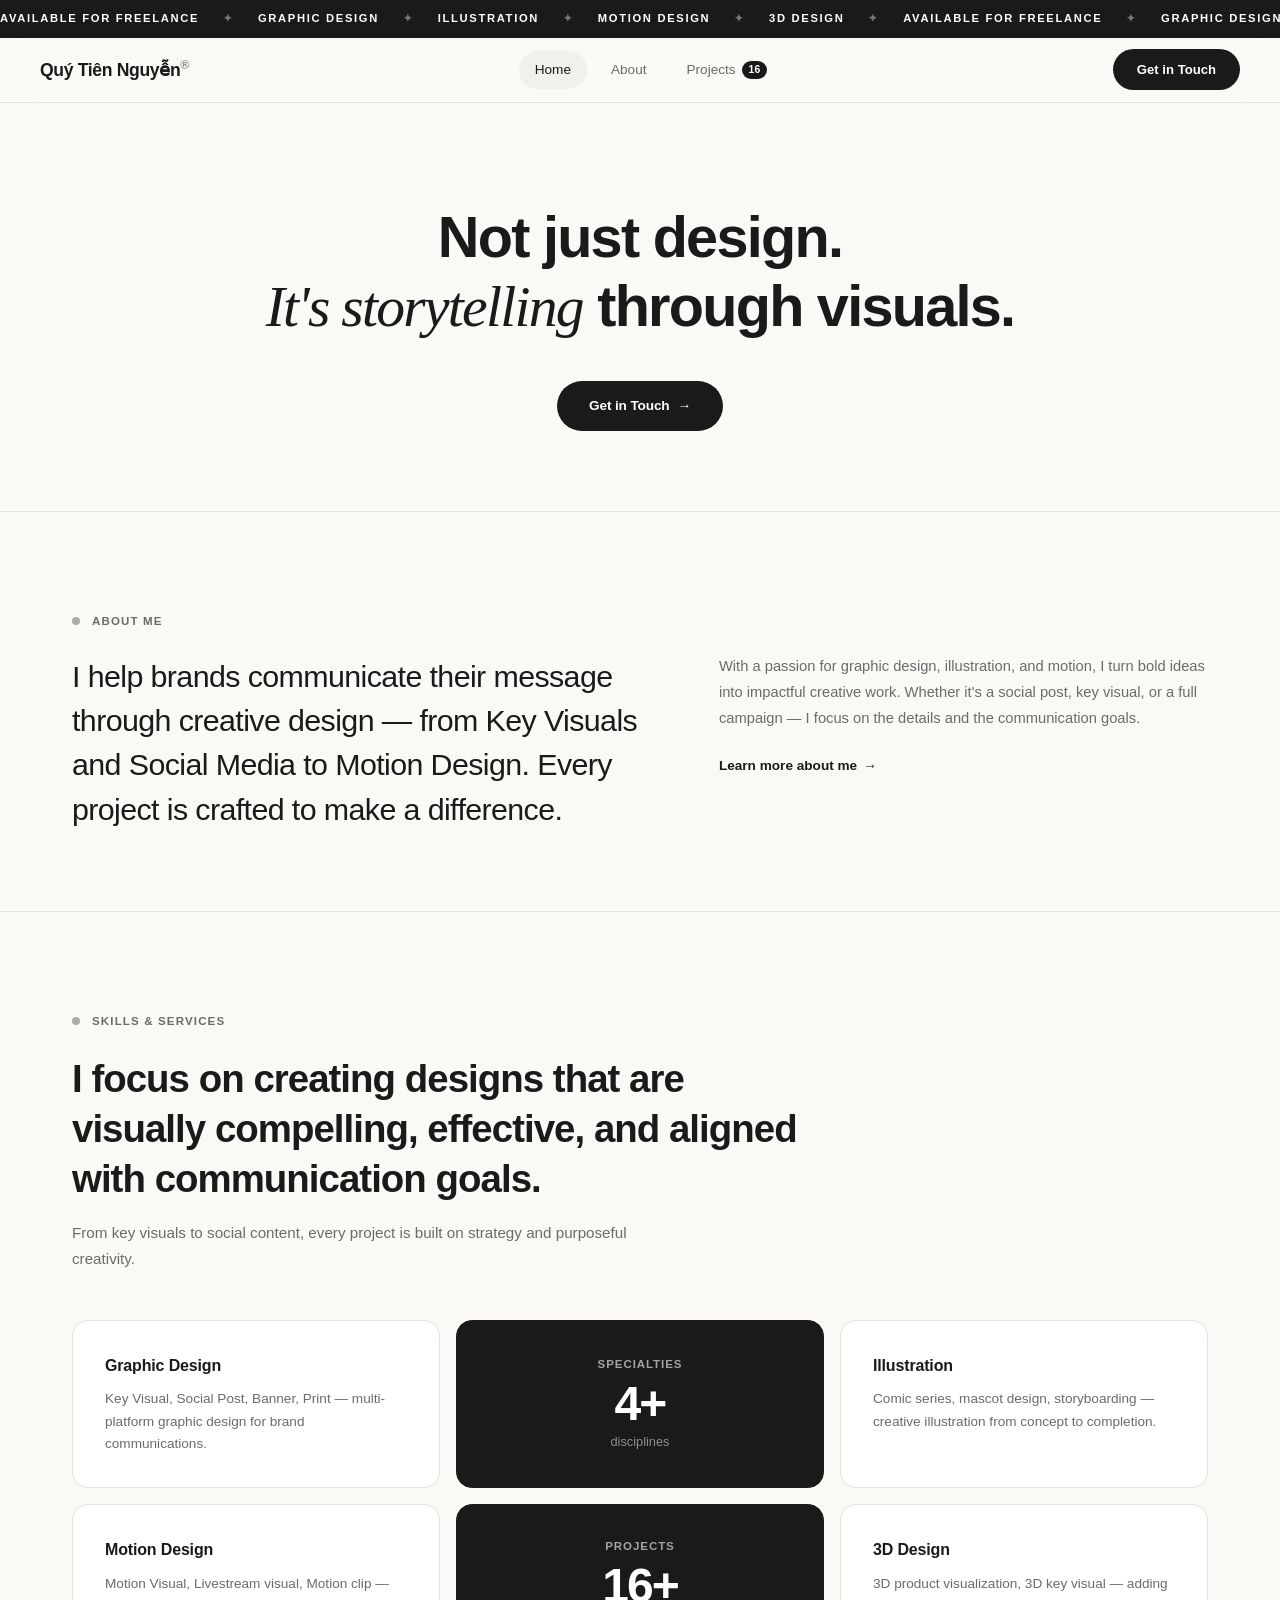
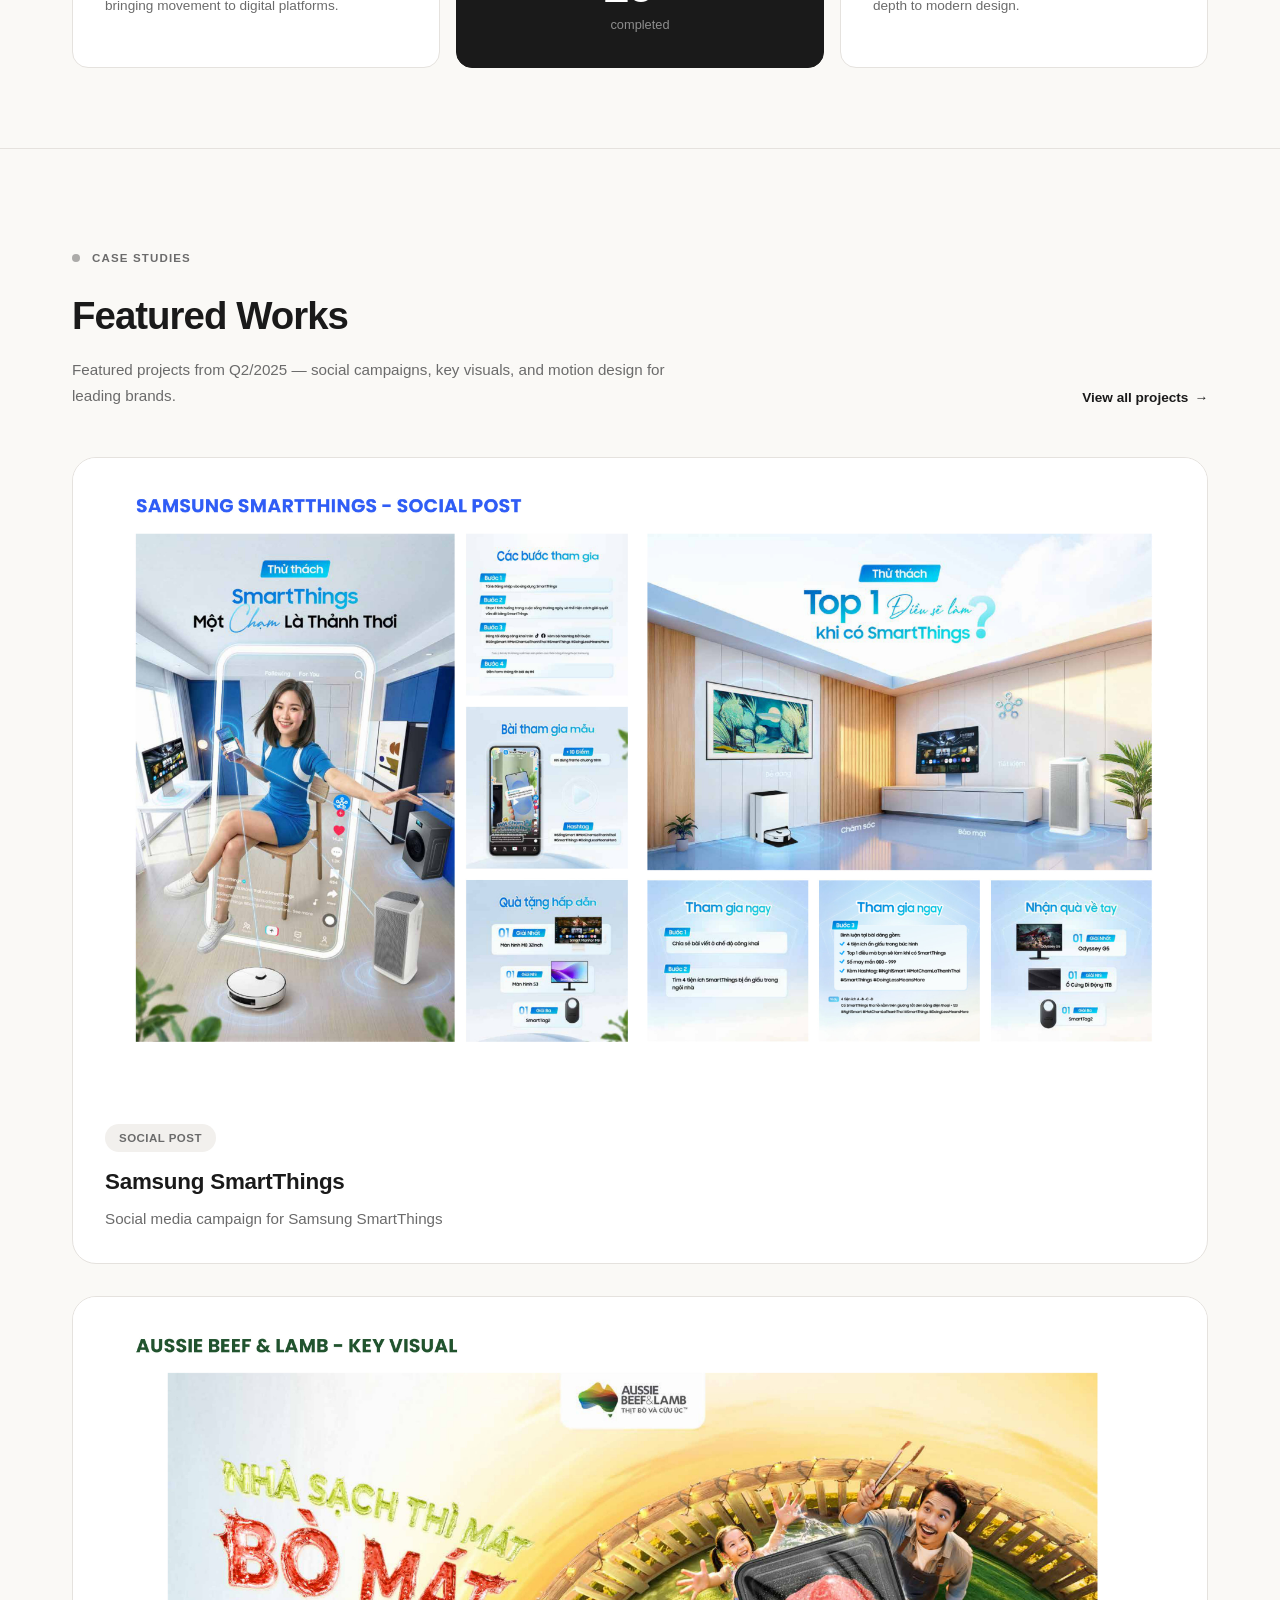
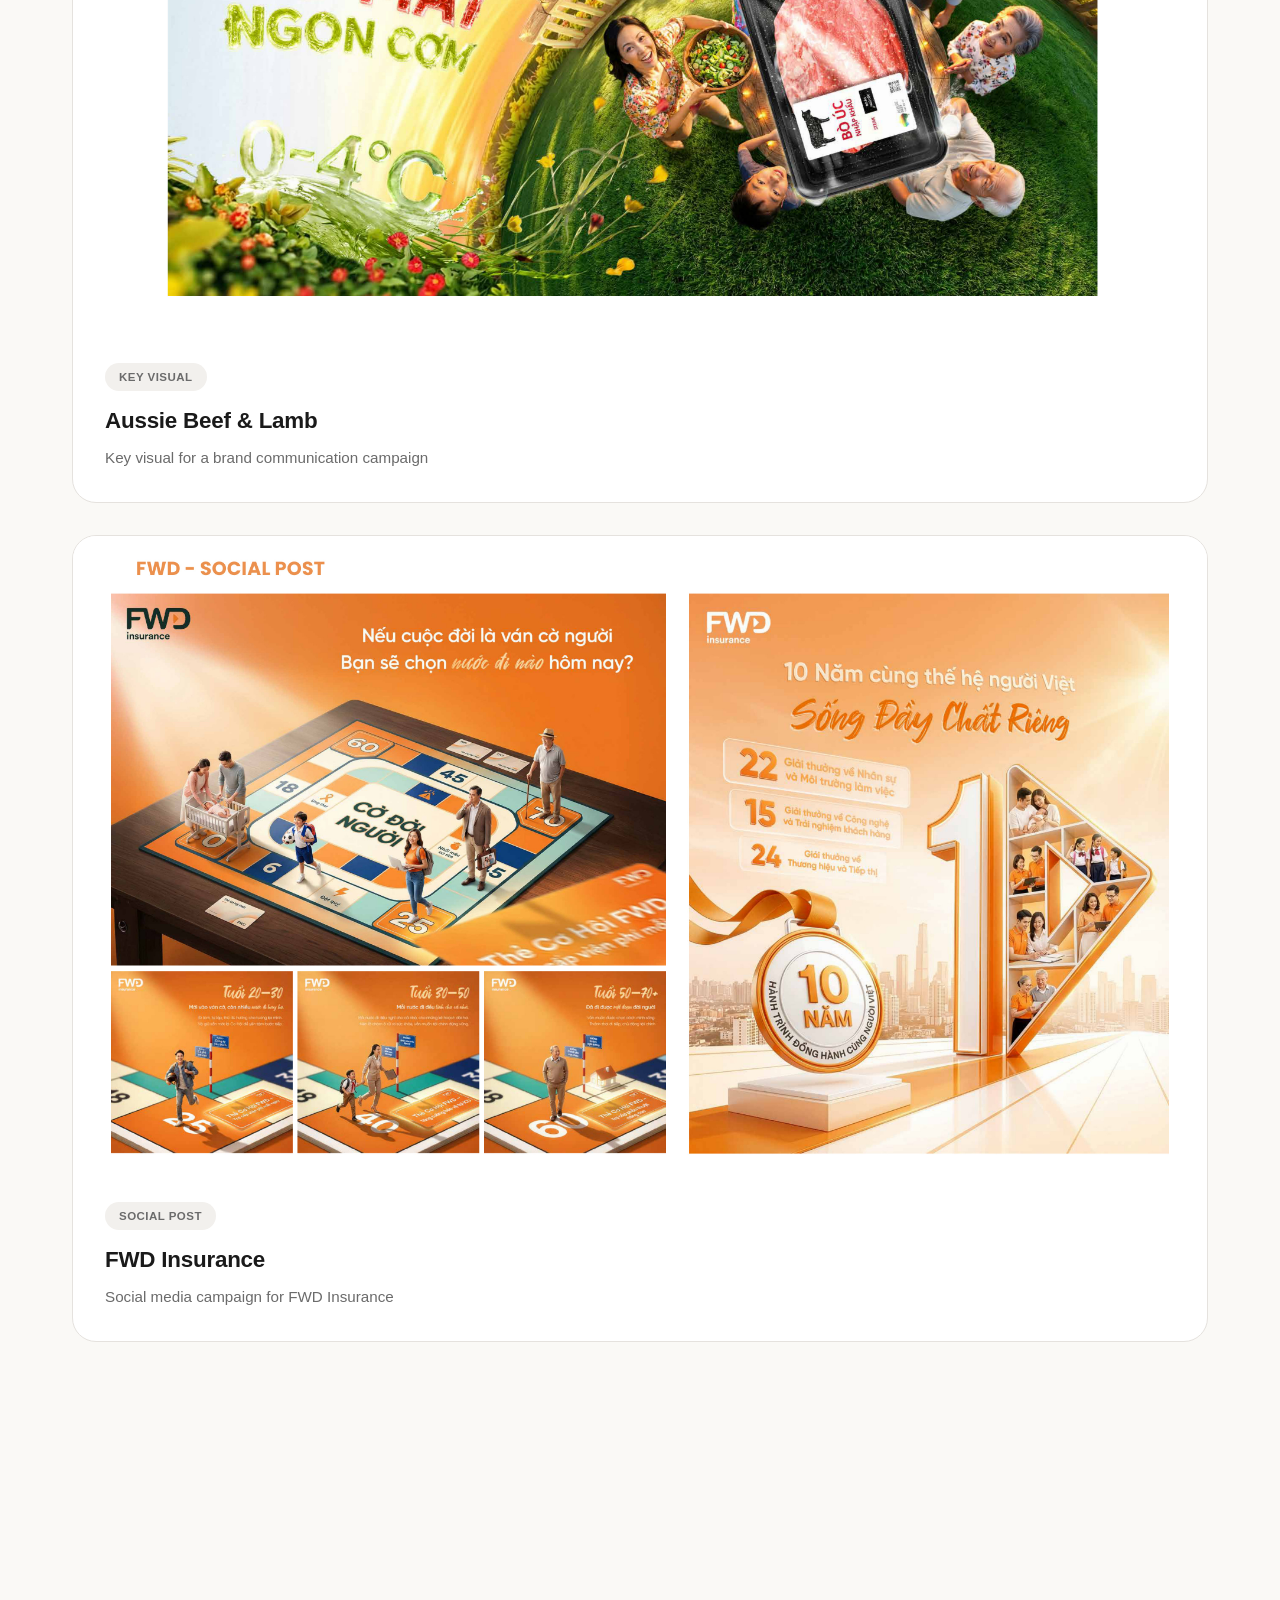
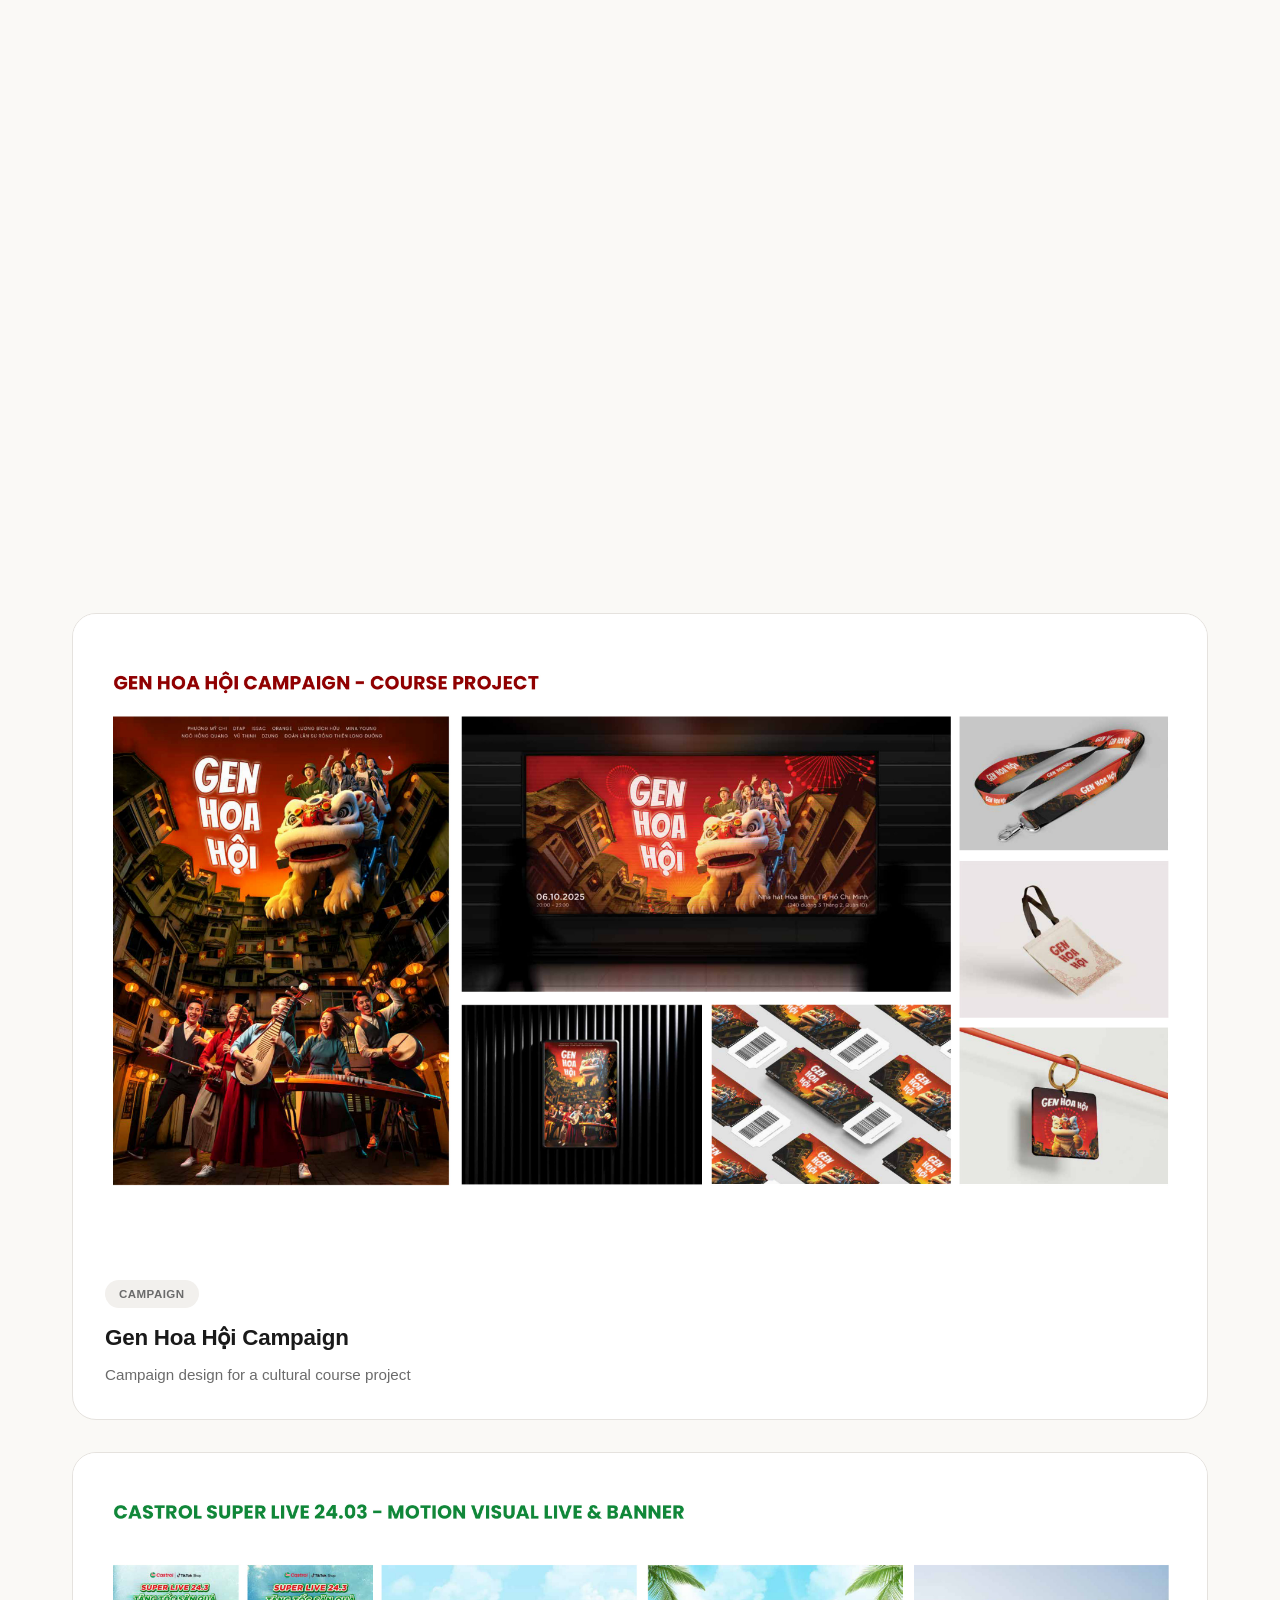
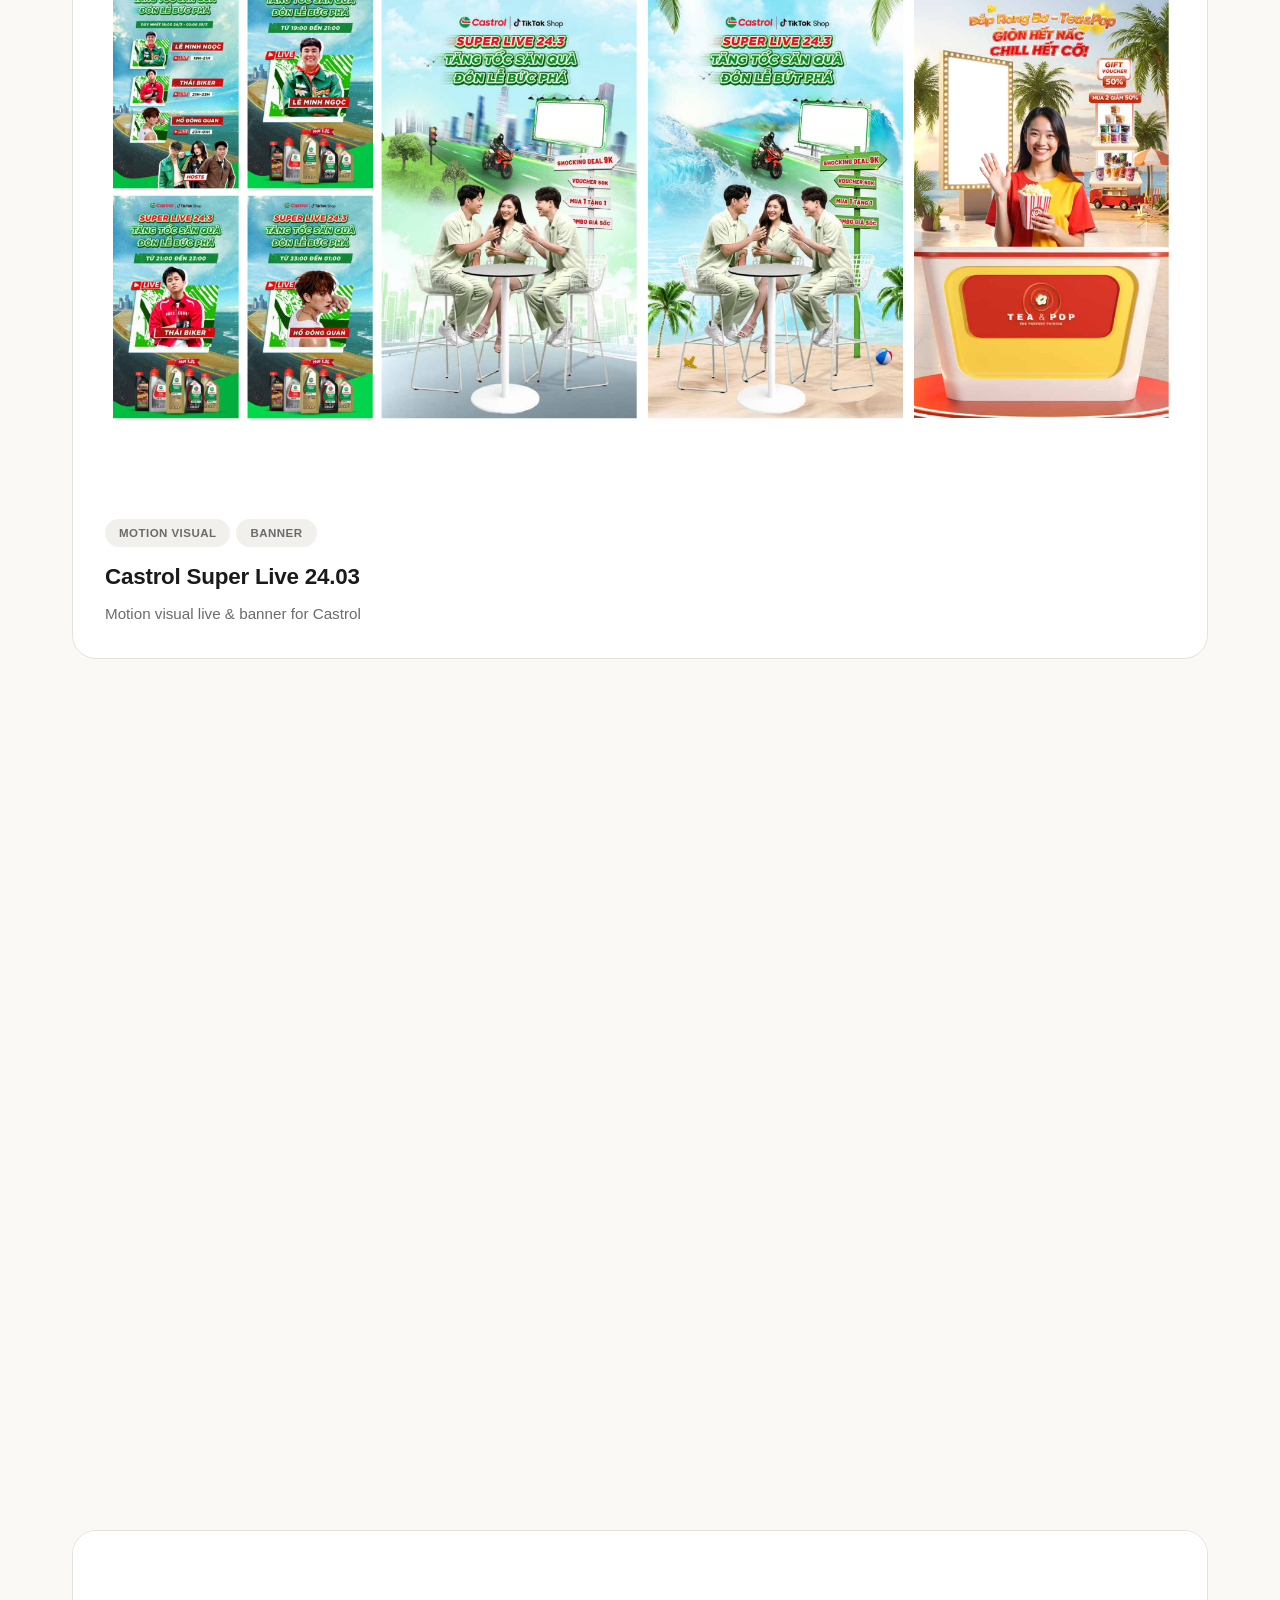
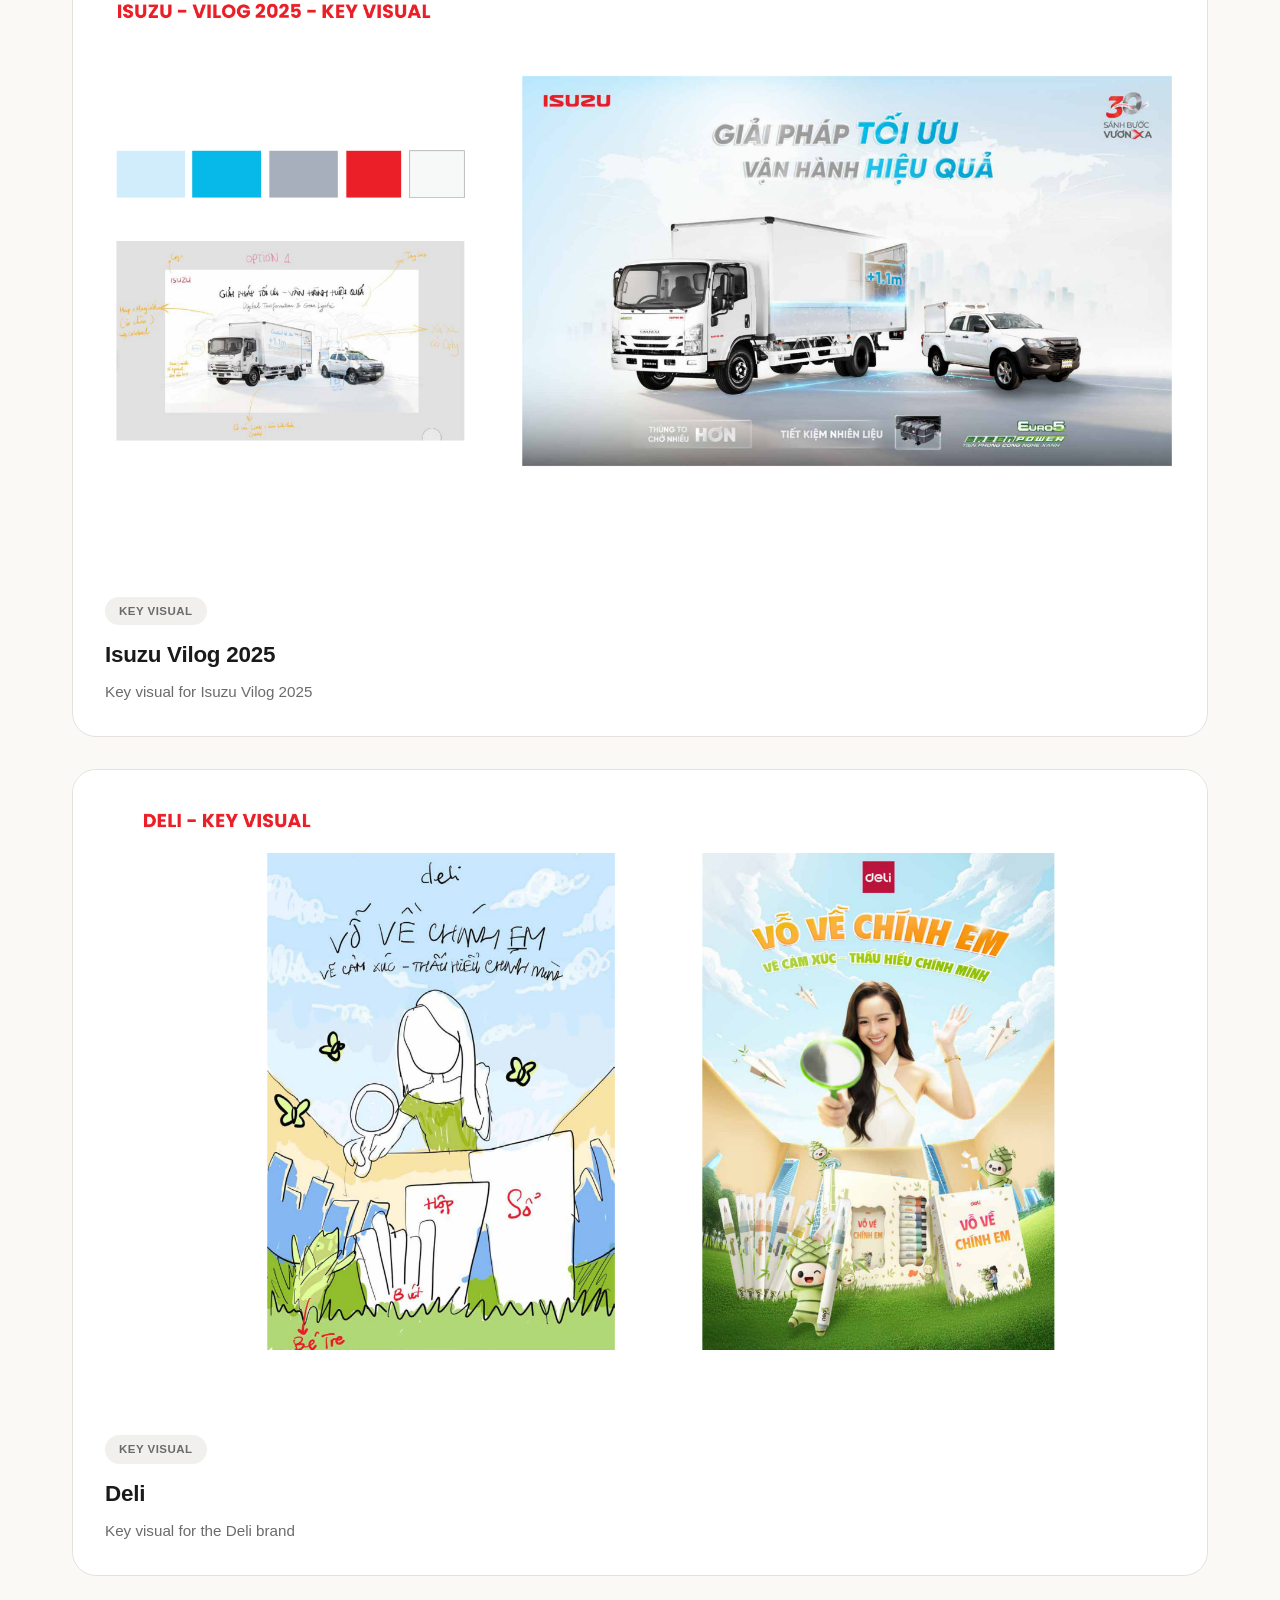
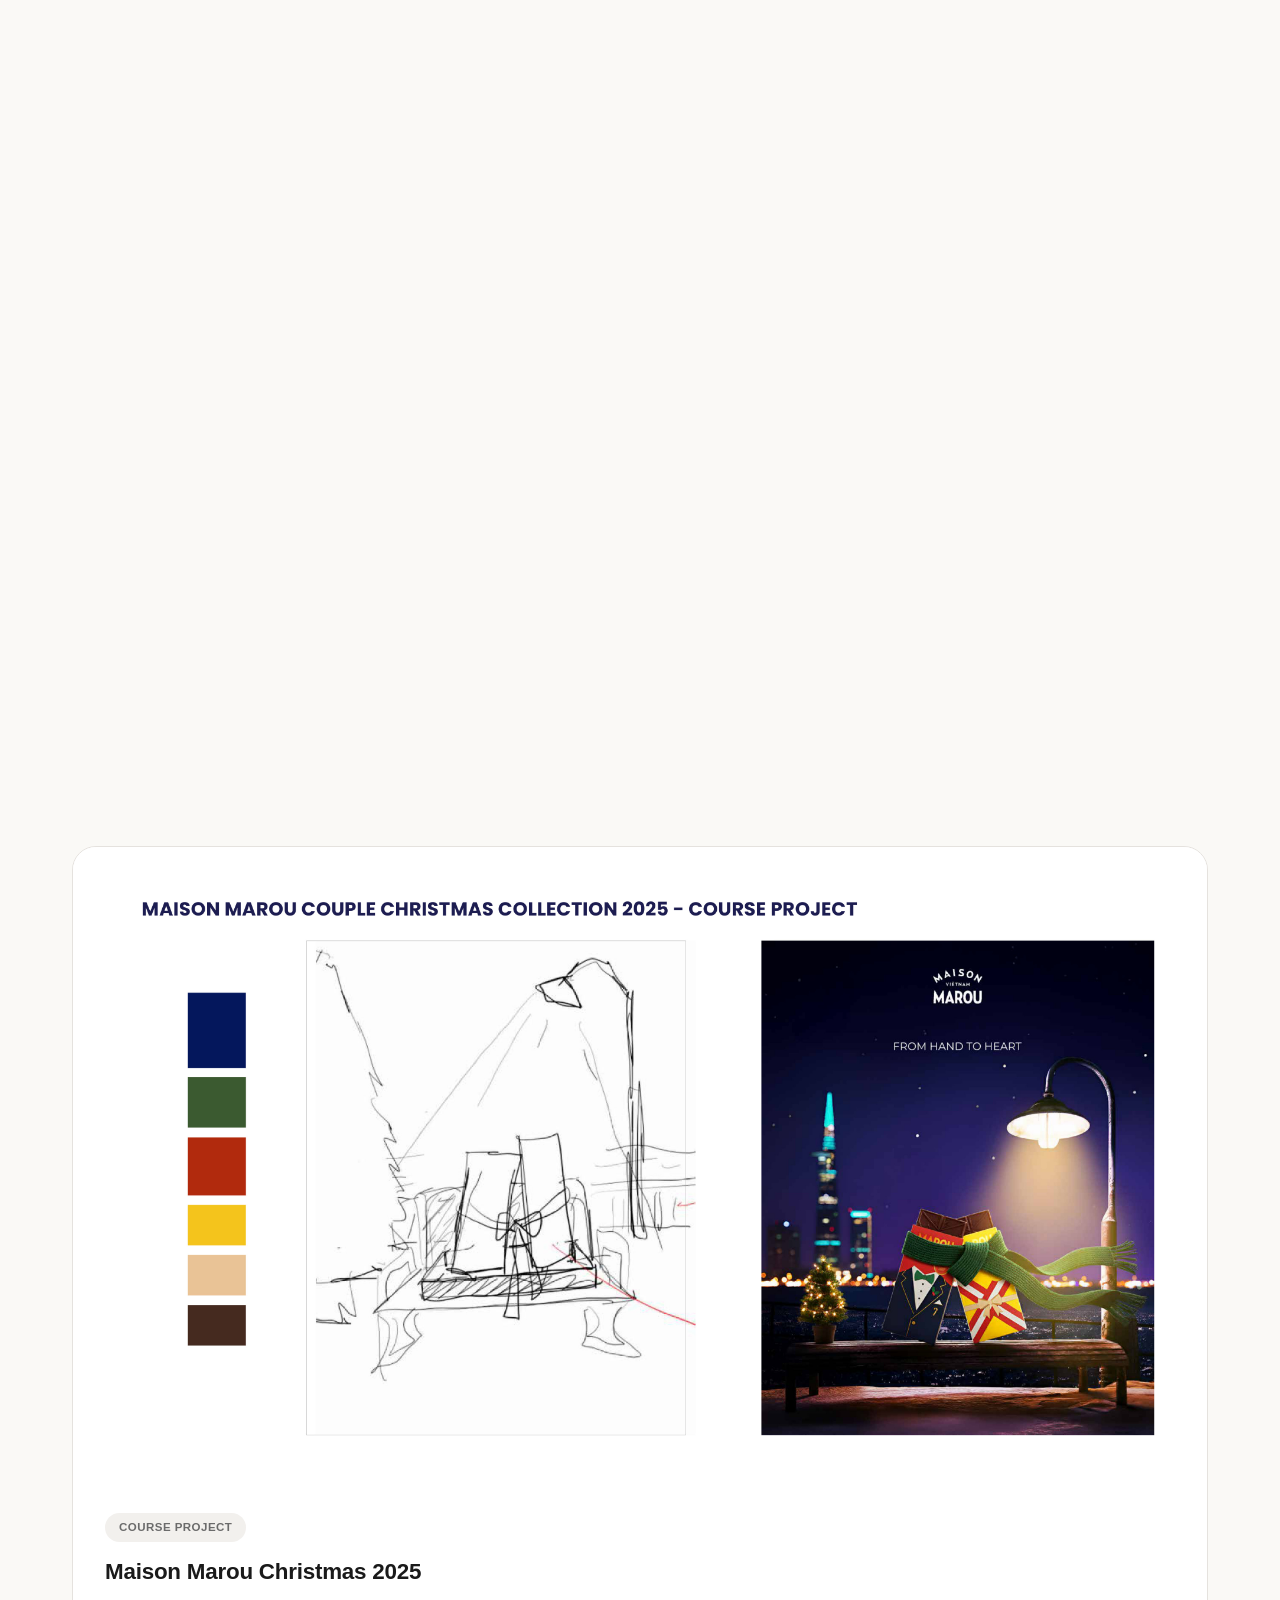
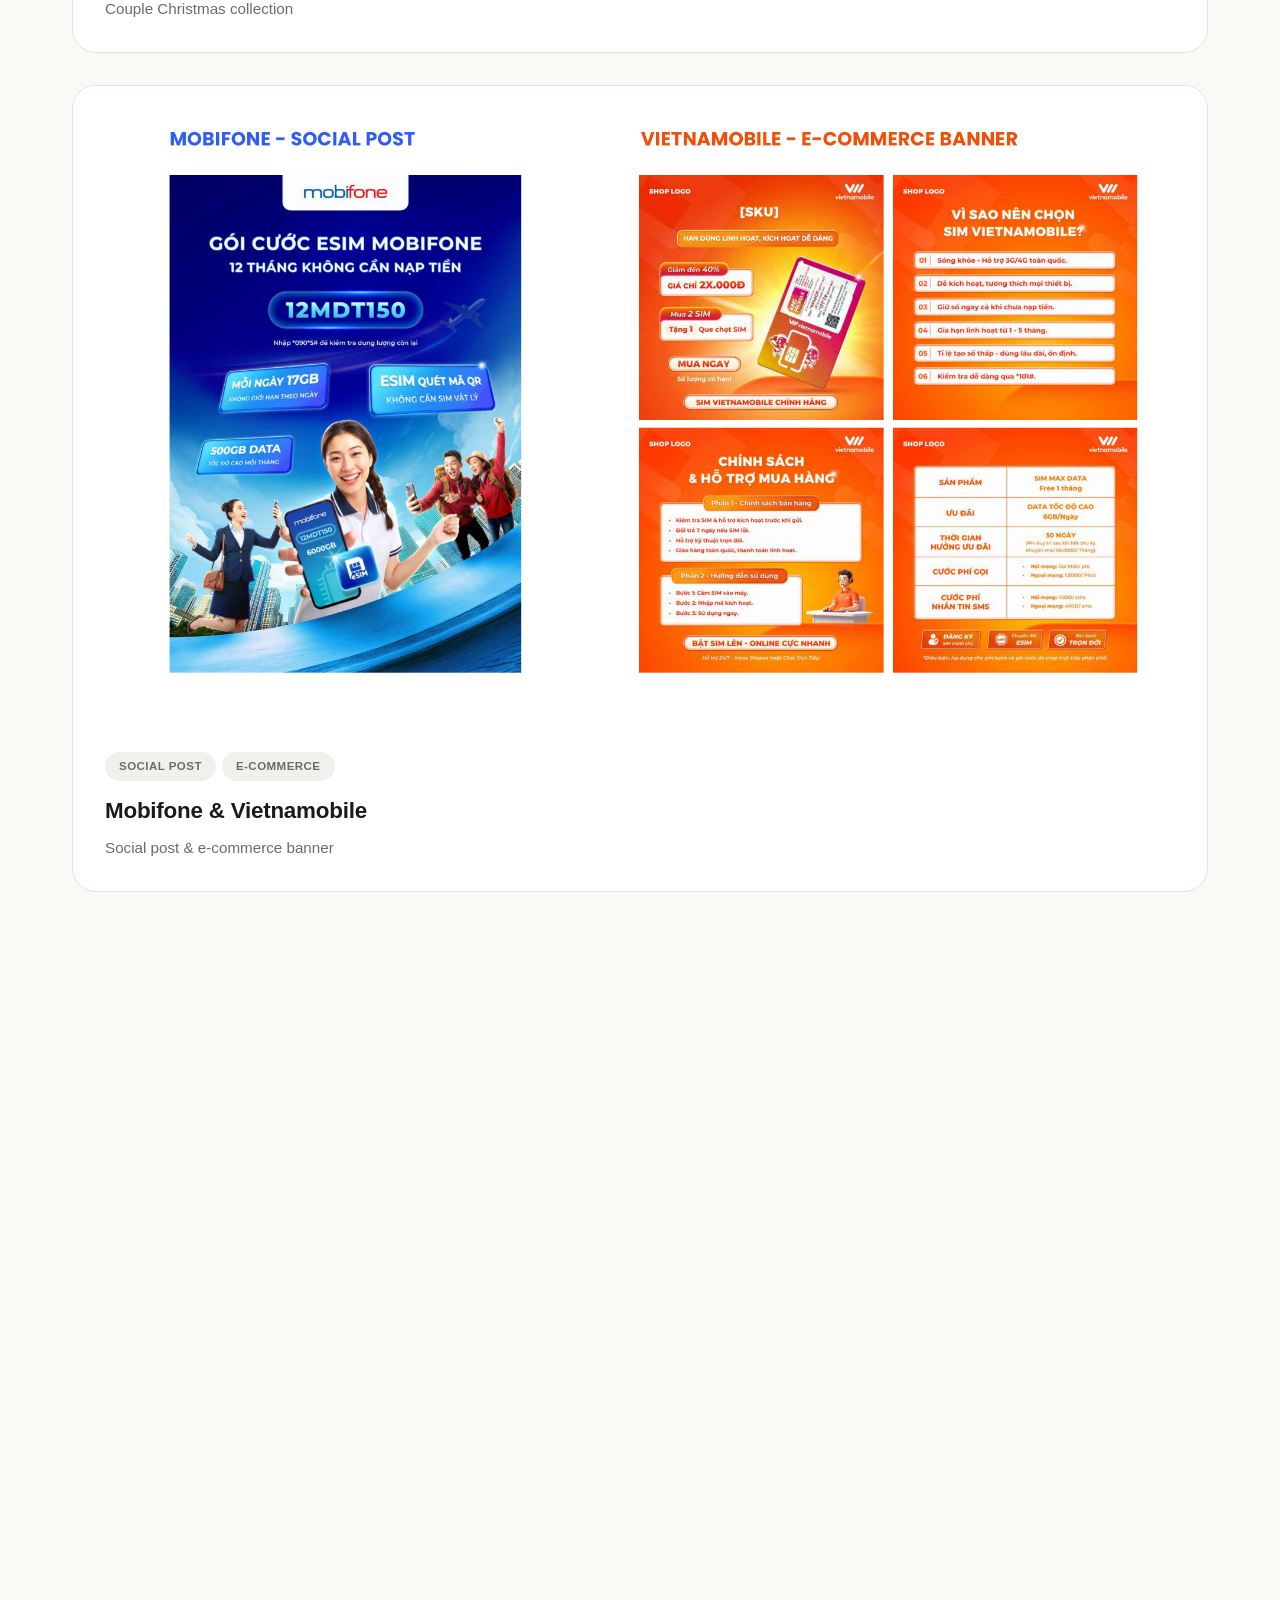
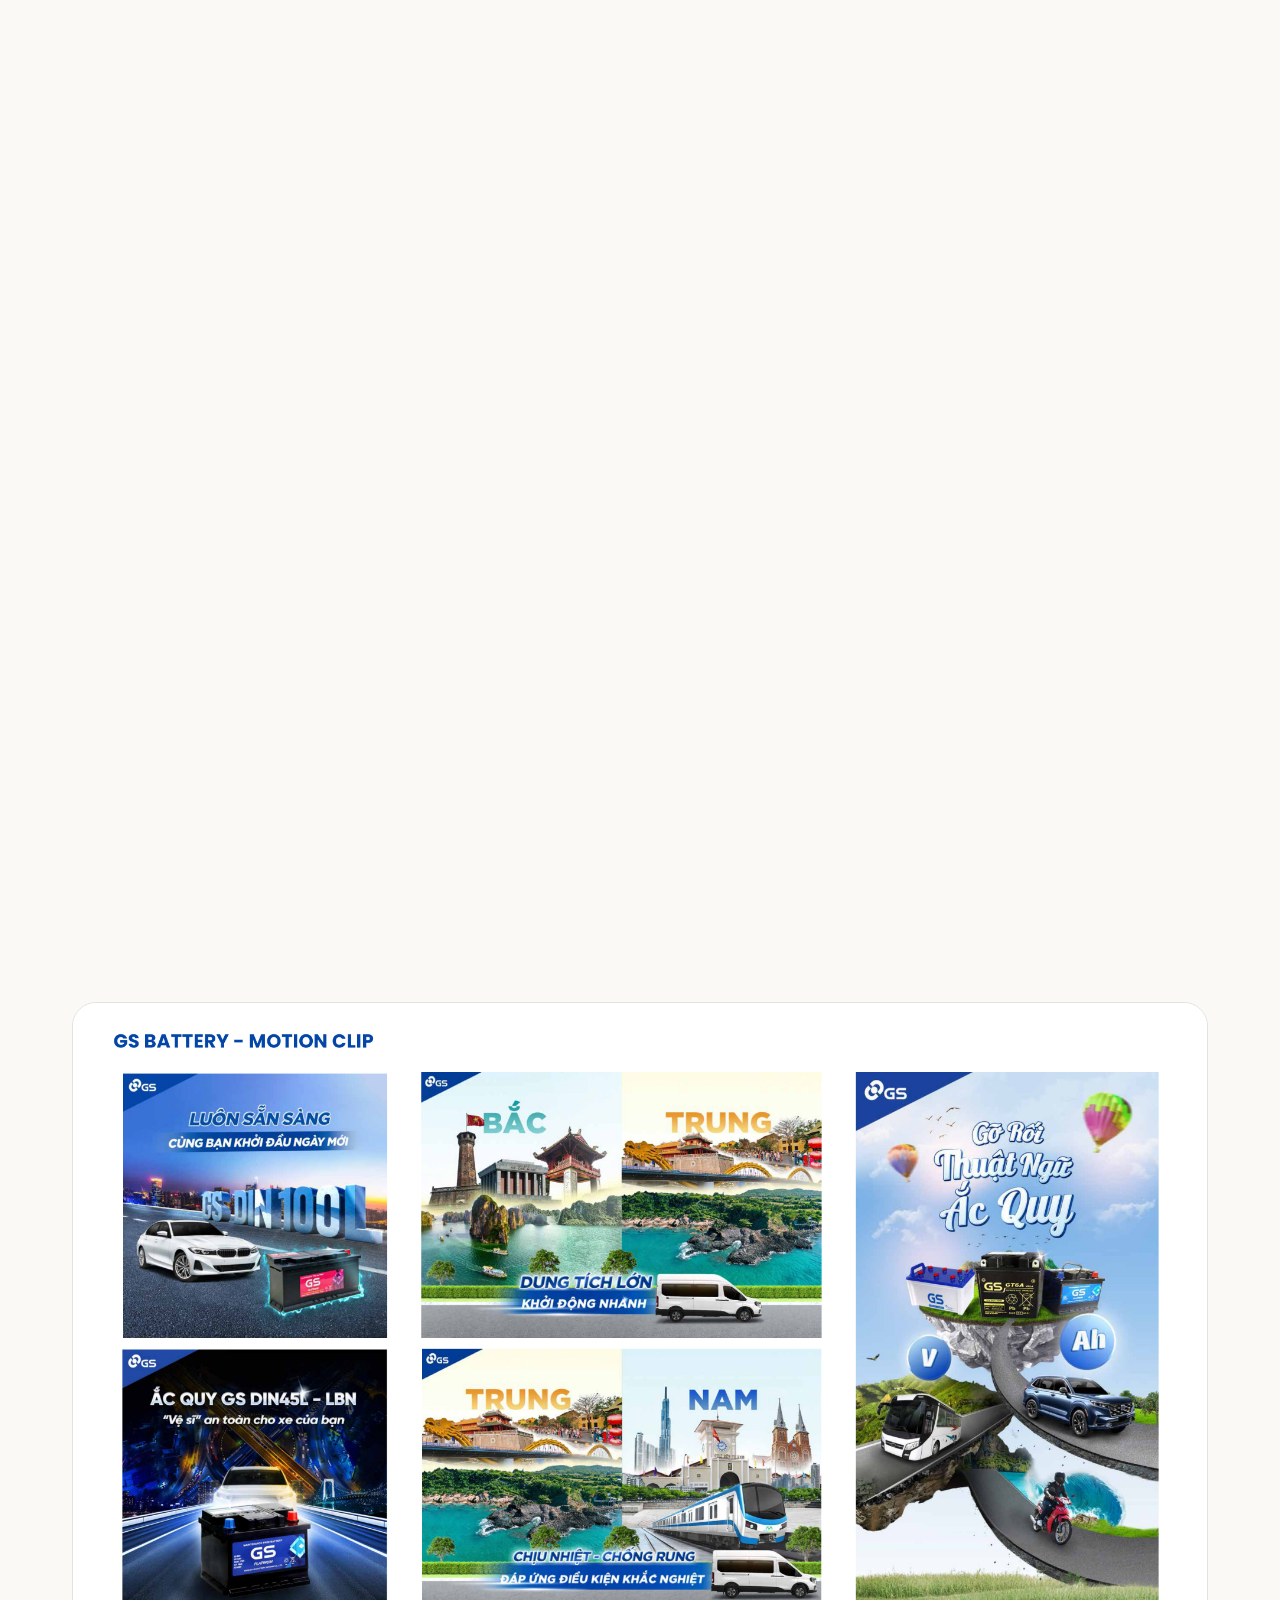
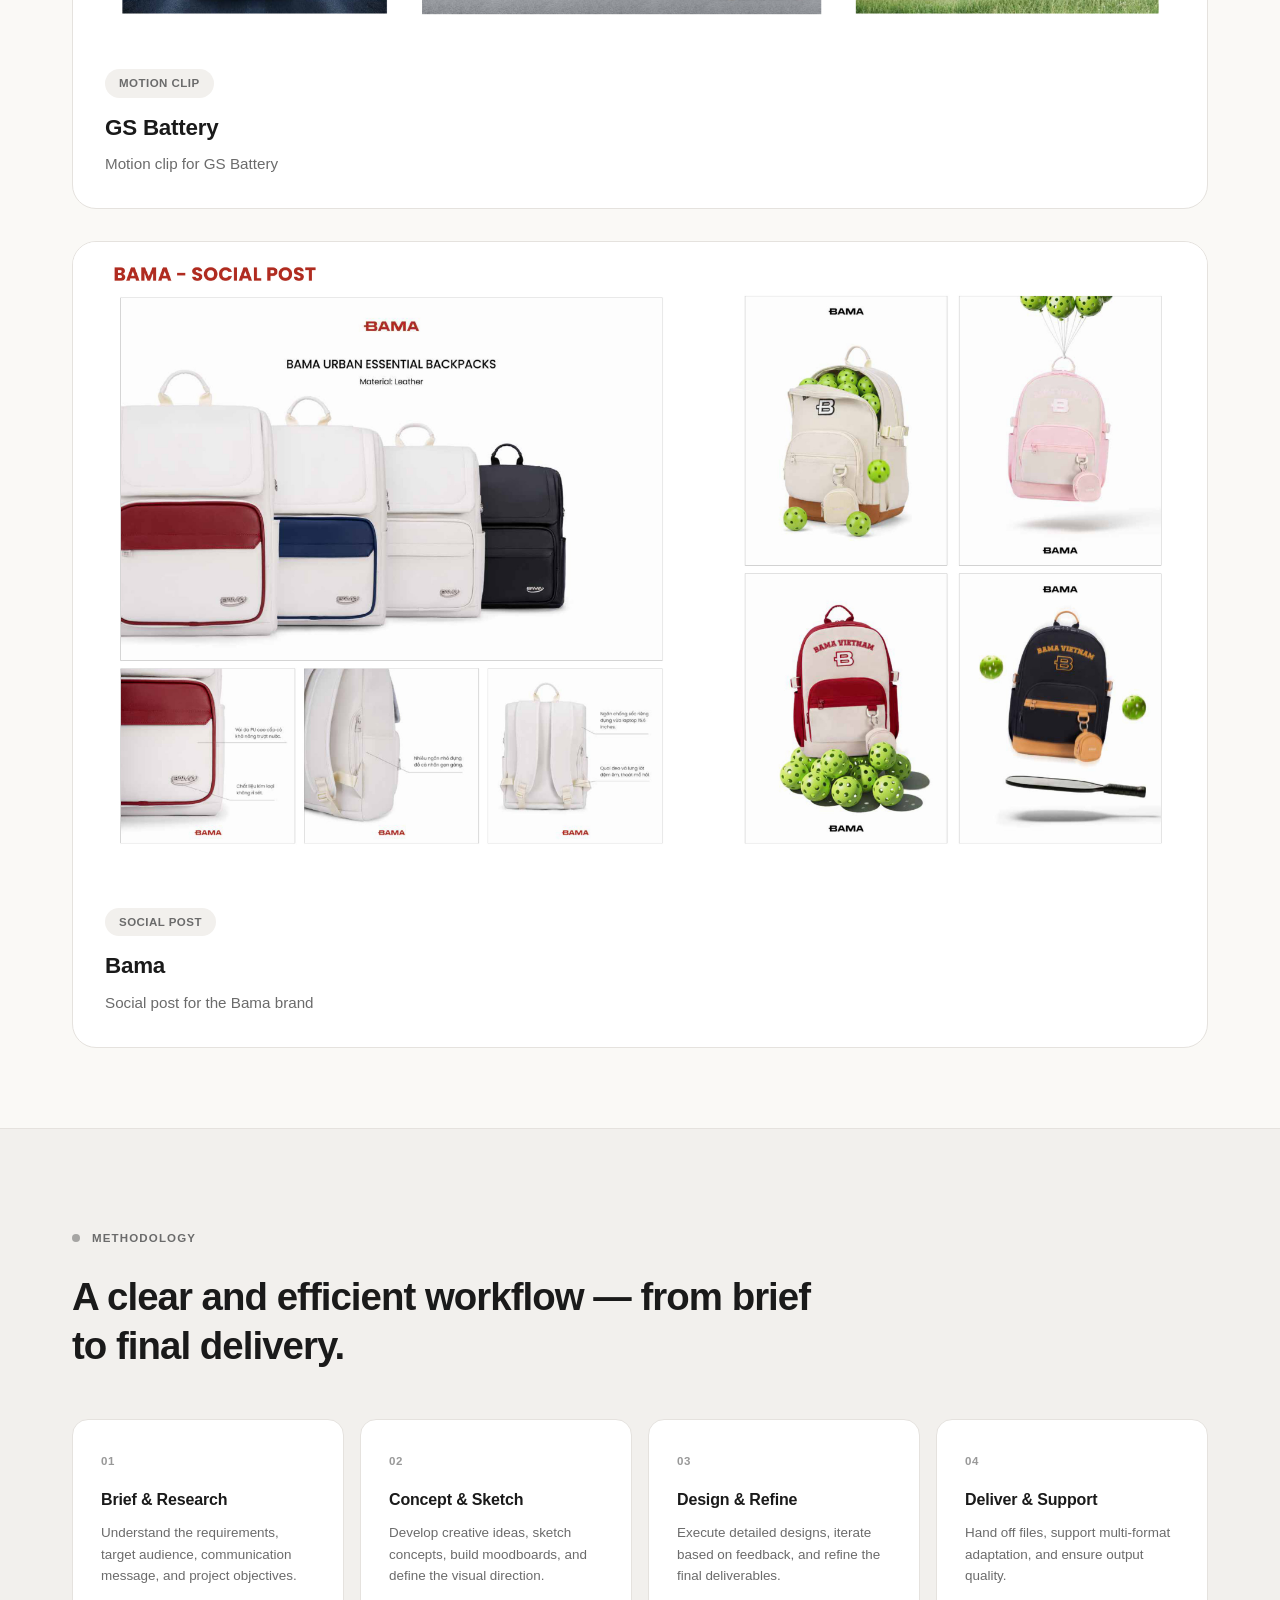
==== commit 831540ef: "Update index.html" ====
--- a/index.html
+++ b/index.html
@@ -69,7 +69,7 @@
                     <span class="hero-title-italic">It's storytelling</span> through visuals.
                 </h1>
                 <div class="hero-actions">
-                    <a href="mailto:qqtienn2003@gmail.com" class="btn-primary">Get in Touch <span class="btn-arrow">→</span></a>
+                    <a href="#footer" class="btn-primary">Get in Touch <span class="btn-arrow">→</span></a>
                 </div>
             </div>
         </div>
--- a/css/noora.css
+++ b/css/noora.css
@@ -913,9 +913,12 @@
     .benefit-stat { font-size: 2.4rem; }
 
     .cases-grid { gap: 24px; }
+    .cases-grid-2col { grid-template-columns: repeat(2, 1fr); gap: 20px; }
     .case-info { padding: 20px 24px 24px; }
     .case-info h3 { font-size: 1.2rem; }
     .case-info p { font-size: 0.88rem; }
+    .category-section { margin-top: 48px; }
+    .category-title { font-size: 1.3rem; }
 
     .method-steps { grid-template-columns: repeat(2, 1fr); gap: 12px; }
     .method-step { padding: 24px 20px; }
@@ -961,7 +964,9 @@
 
     /* Project detail */
     .project-detail-header { padding: 60px 0 32px; }
+    .project-hero-section { padding: 0 0 32px; }
     .project-body { padding: 0 0 60px; }
+    .project-gallery-grid { gap: 16px; margin-bottom: 60px; }
     .project-images { gap: 16px; margin-bottom: 60px; }
     .more-projects { padding: 60px 0; }
     .more-projects-heading { font-size: 1.2rem; }
@@ -1032,6 +1037,10 @@
     .case-info p { font-size: 0.84rem; }
     .case-tag { font-size: 0.64rem; padding: 4px 10px; }
     .cases-grid { gap: 16px; }
+    .cases-grid-2col { grid-template-columns: 1fr; gap: 16px; }
+    .category-section { margin-top: 40px; margin-bottom: 16px; }
+    .category-title { font-size: 1.1rem; }
+    .category-desc { font-size: 0.82rem; }
 
     .method-steps { grid-template-columns: 1fr; gap: 10px; }
     .method-step { padding: 20px 16px; }
@@ -1056,7 +1065,10 @@
 
     /* Project detail */
     .project-detail-header { padding: 48px 0 24px; }
+    .project-hero-section { padding: 0 0 24px; }
     .project-body { padding: 0 0 48px; }
+    .project-gallery-grid { grid-template-columns: 1fr; gap: 12px; margin-bottom: 48px; }
+    .project-gallery-grid .project-img-wrap:last-child:nth-child(odd) { grid-column: auto; }
     .project-images { gap: 12px; margin-bottom: 48px; }
     .project-img-wrap { border-radius: var(--radius); }
     .more-projects { padding: 48px 0; }
@@ -1140,6 +1152,53 @@
     grid-template-columns: 1fr;
 }
 
+/* Category sections on projects page */
+.category-section {
+    margin-top: 64px;
+    margin-bottom: 24px;
+}
+
+.category-section:first-child {
+    margin-top: 0;
+}
+
+.category-header {
+    display: flex;
+    align-items: center;
+    gap: 12px;
+    margin-bottom: 8px;
+}
+
+.category-marker {
+    font-size: 0.75rem;
+    font-weight: 800;
+    color: var(--text);
+    letter-spacing: 0.05em;
+}
+
+.category-title {
+    font-family: 'Inter', sans-serif;
+    font-size: 1.5rem;
+    font-weight: 800;
+    letter-spacing: -0.02em;
+    text-transform: uppercase;
+    color: var(--text);
+}
+
+.category-desc {
+    font-size: 0.88rem;
+    color: var(--text-muted);
+    line-height: 1.6;
+    max-width: 500px;
+}
+
+/* 2-column grid for project cards */
+.cases-grid-2col {
+    grid-template-columns: repeat(2, 1fr);
+    gap: 24px;
+    margin-bottom: 16px;
+}
+
 /* ============================================
    PROJECT DETAIL PAGE
    ============================================ */
@@ -1189,7 +1248,7 @@
 }
 
 .project-hero-img {
-    margin-bottom: 60px;
+    margin-bottom: 0;
     border-radius: var(--radius-lg);
     overflow: hidden;
     border: 1px solid var(--border);
@@ -1198,6 +1257,63 @@
 .project-hero-img img {
     width: 100%;
     display: block;
+}
+
+/* Project Hero Section */
+.project-hero-section {
+    padding: 0 0 16px;
+}
+
+.project-hero-section .project-img-caption {
+    padding: 12px 4px 0;
+}
+
+/* Project Gallery Grid */
+.project-gallery-grid {
+    display: grid;
+    grid-template-columns: repeat(2, 1fr);
+    gap: 20px;
+    margin-bottom: 80px;
+}
+
+.project-gallery-grid .project-img-wrap {
+    border-radius: var(--radius-lg);
+    overflow: hidden;
+    border: 1px solid var(--border);
+    cursor: pointer;
+    transition: transform 0.3s var(--transition-smooth), box-shadow 0.3s ease;
+}
+
+.project-gallery-grid .project-img-wrap:hover {
+    transform: translateY(-4px);
+    box-shadow: 0 16px 48px rgba(0,0,0,0.08);
+}
+
+.project-gallery-grid .project-img-wrap img {
+    width: 100%;
+    display: block;
+}
+
+/* Single gallery image spans full width */
+.project-gallery-grid .project-img-wrap:only-child {
+    grid-column: 1 / -1;
+}
+
+/* Odd last item spans full width */
+.project-gallery-grid .project-img-wrap:last-child:nth-child(odd) {
+    grid-column: 1 / -1;
+}
+
+/* Image captions */
+.project-img-caption {
+    font-size: 0.88rem;
+    line-height: 1.65;
+    color: var(--text-muted);
+    padding: 16px 4px 0;
+}
+
+.project-gallery-grid .project-img-caption {
+    padding: 12px 4px 0;
 }
 
 .project-body {
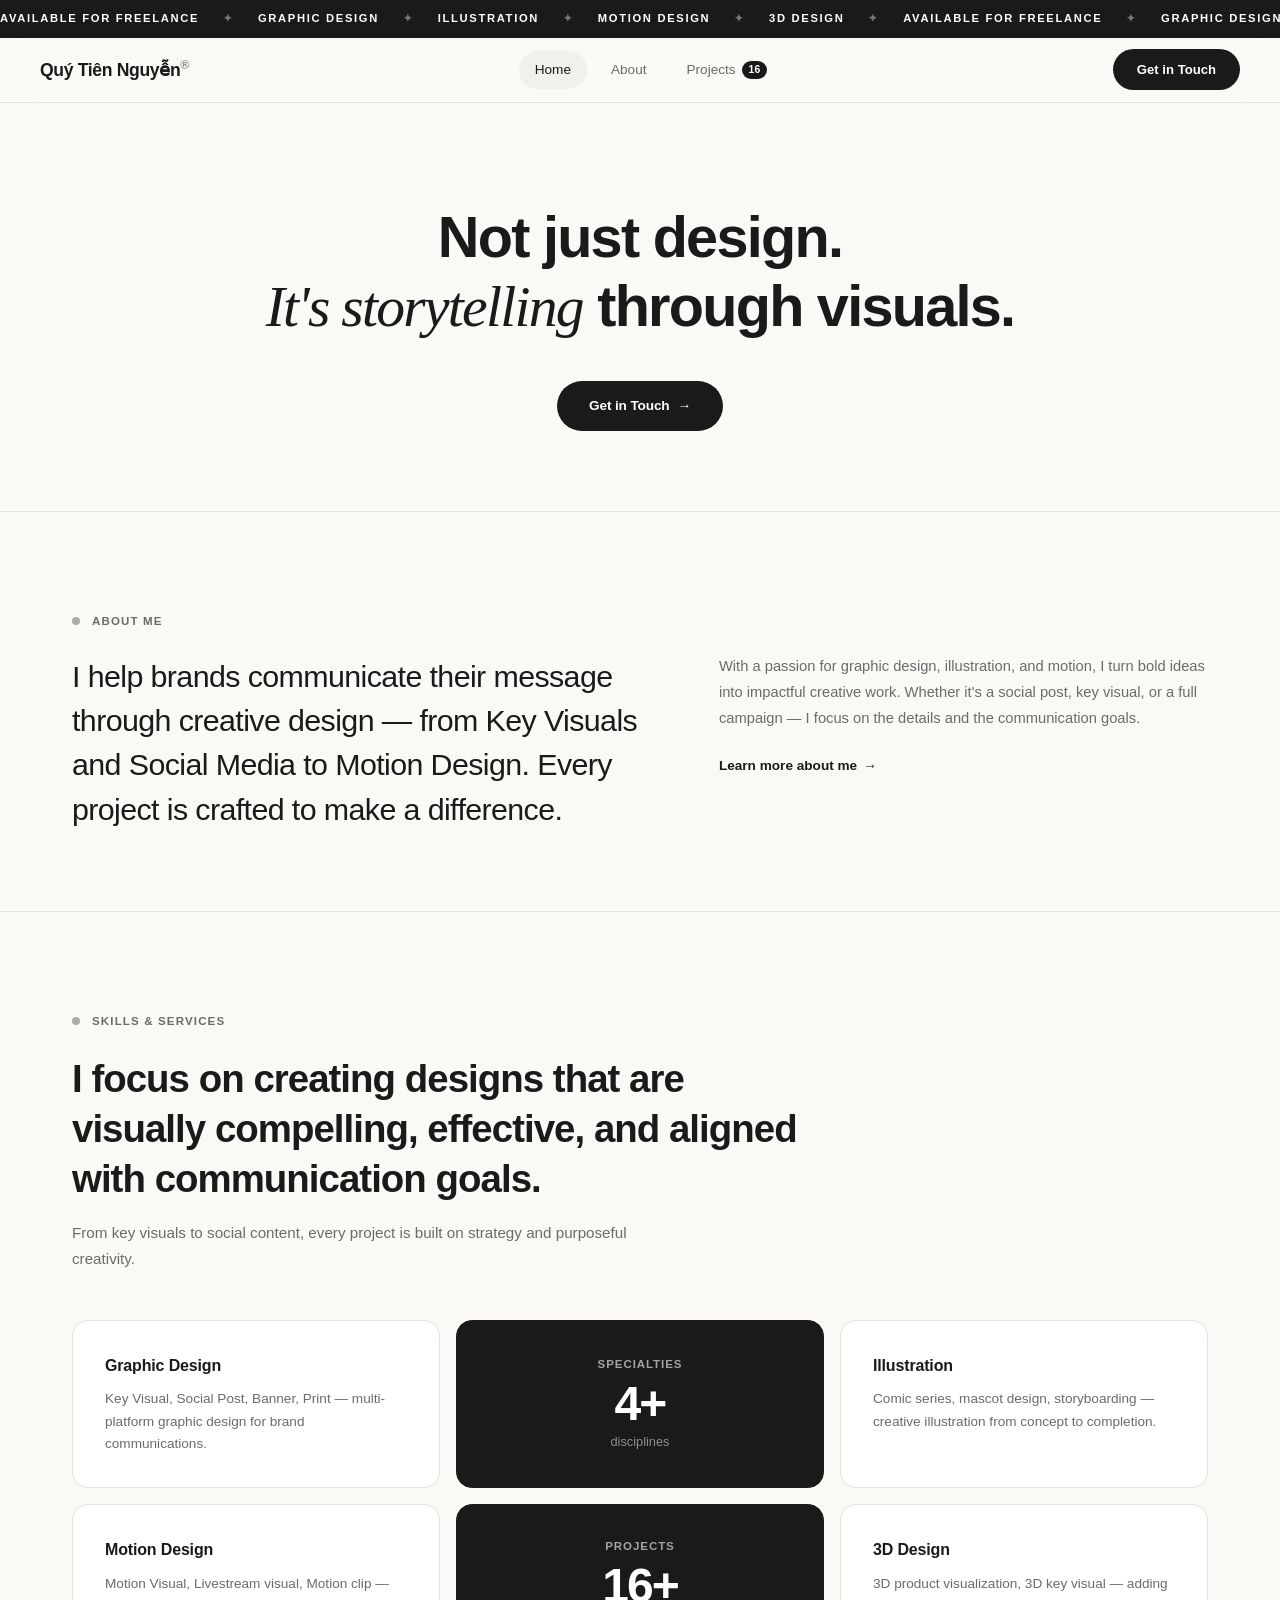
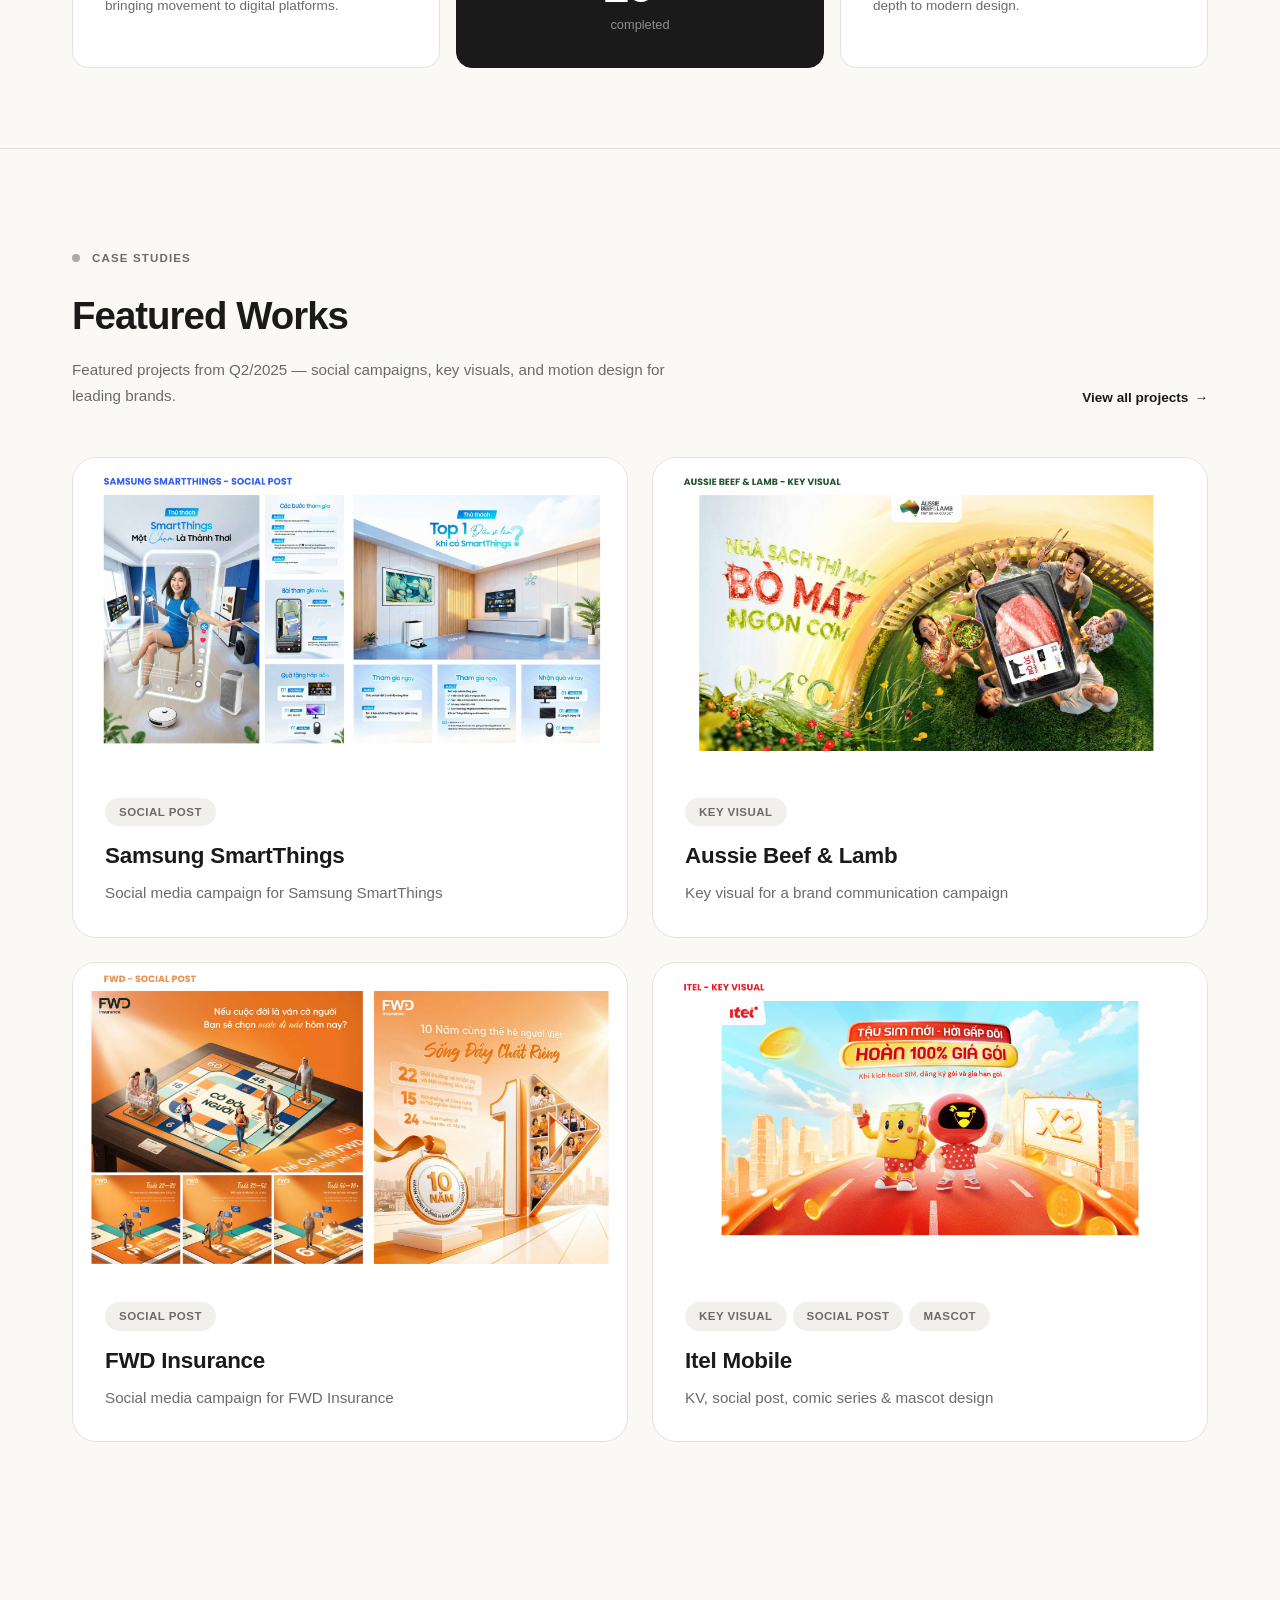
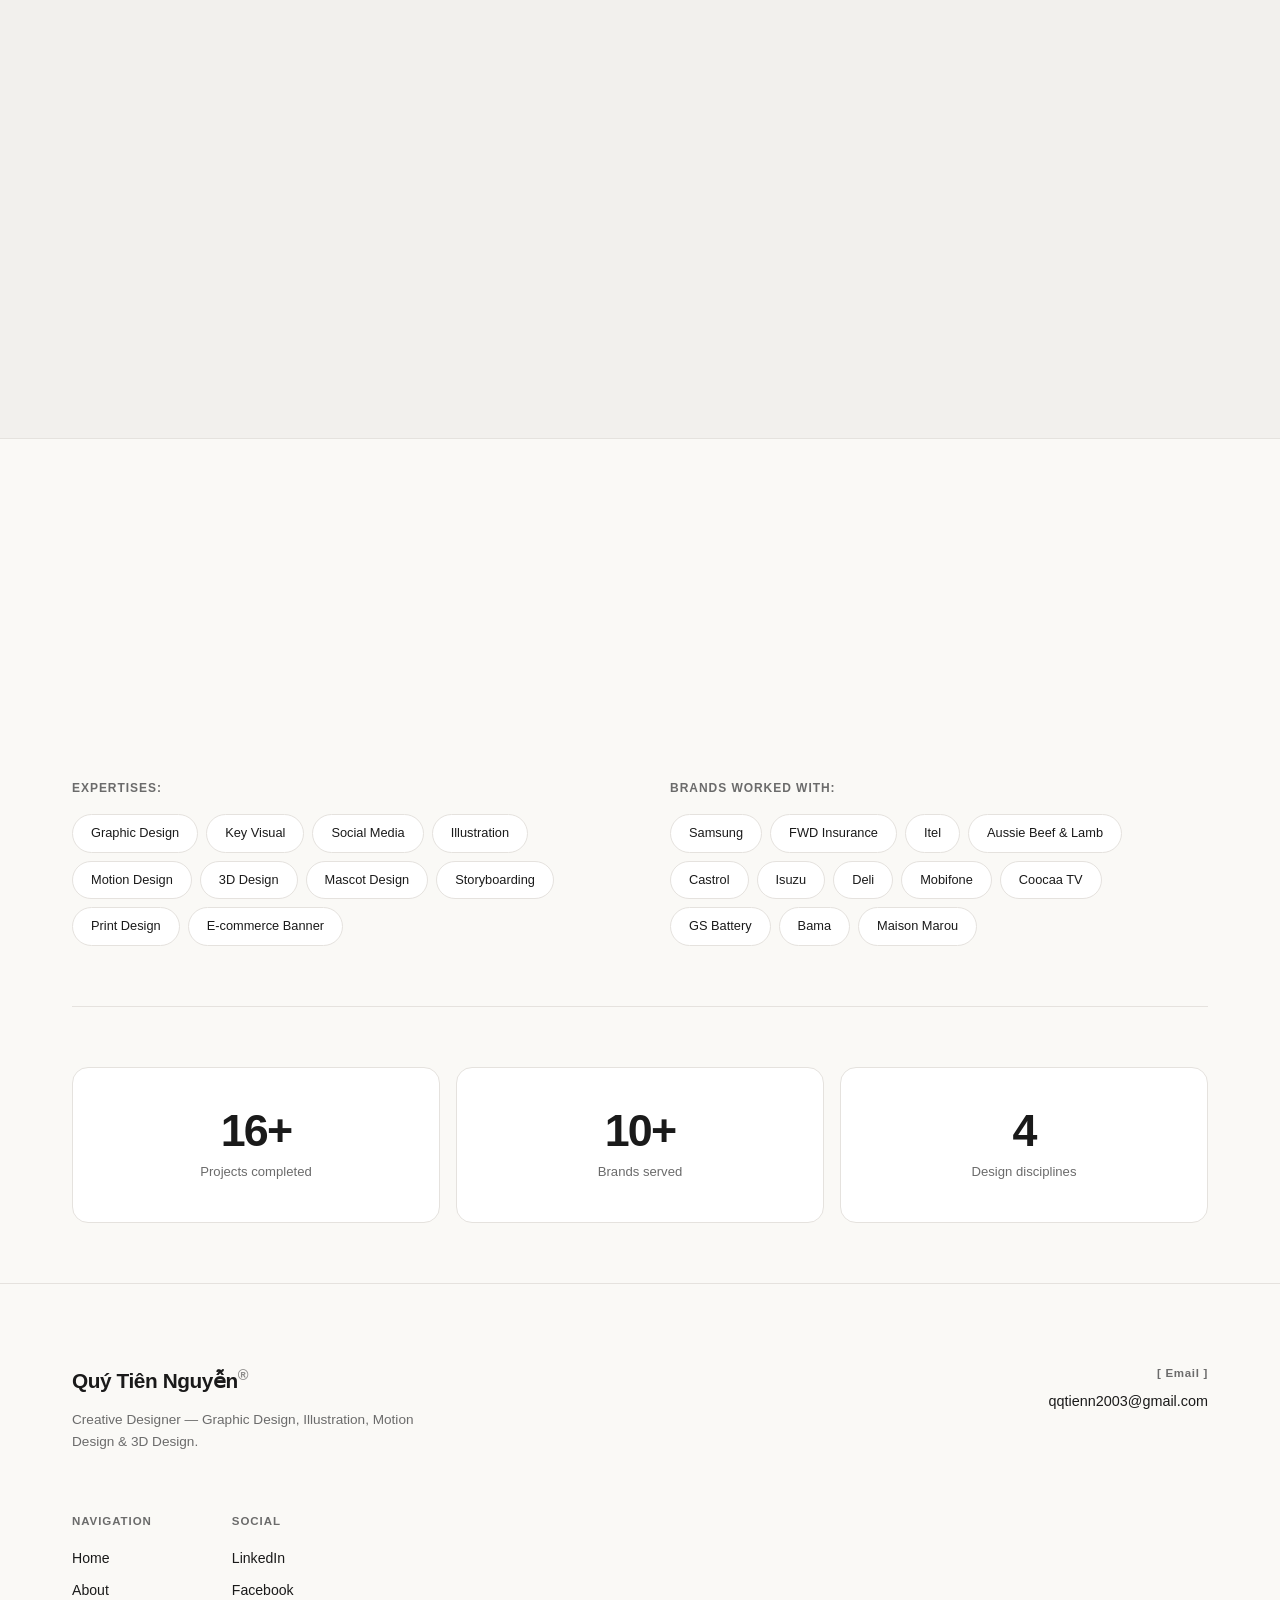
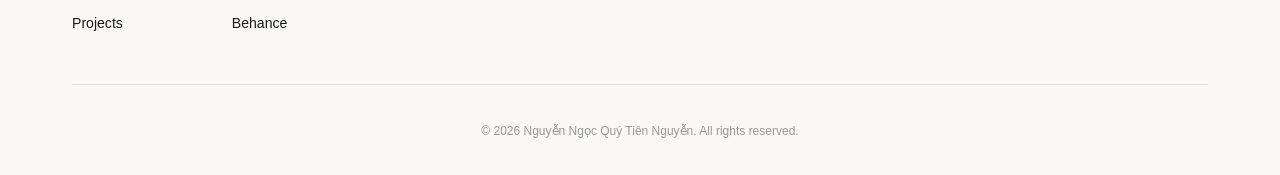
==== commit 922cf48b: "Update index.html" ====
--- a/index.html
+++ b/index.html
@@ -139,7 +139,7 @@
                 <a href="projects.html" class="link-arrow">View all projects <span>→</span></a>
             </div>
 
-            <div class="cases-grid">
+            <div class="cases-grid cases-grid-2col">
                 <a href="project.html?id=samsung-smartthings" class="case-card">
                     <div class="case-image"><img src="images/page-02.jpg" alt="Samsung SmartThings" loading="lazy"></div>
                     <div class="case-info">
